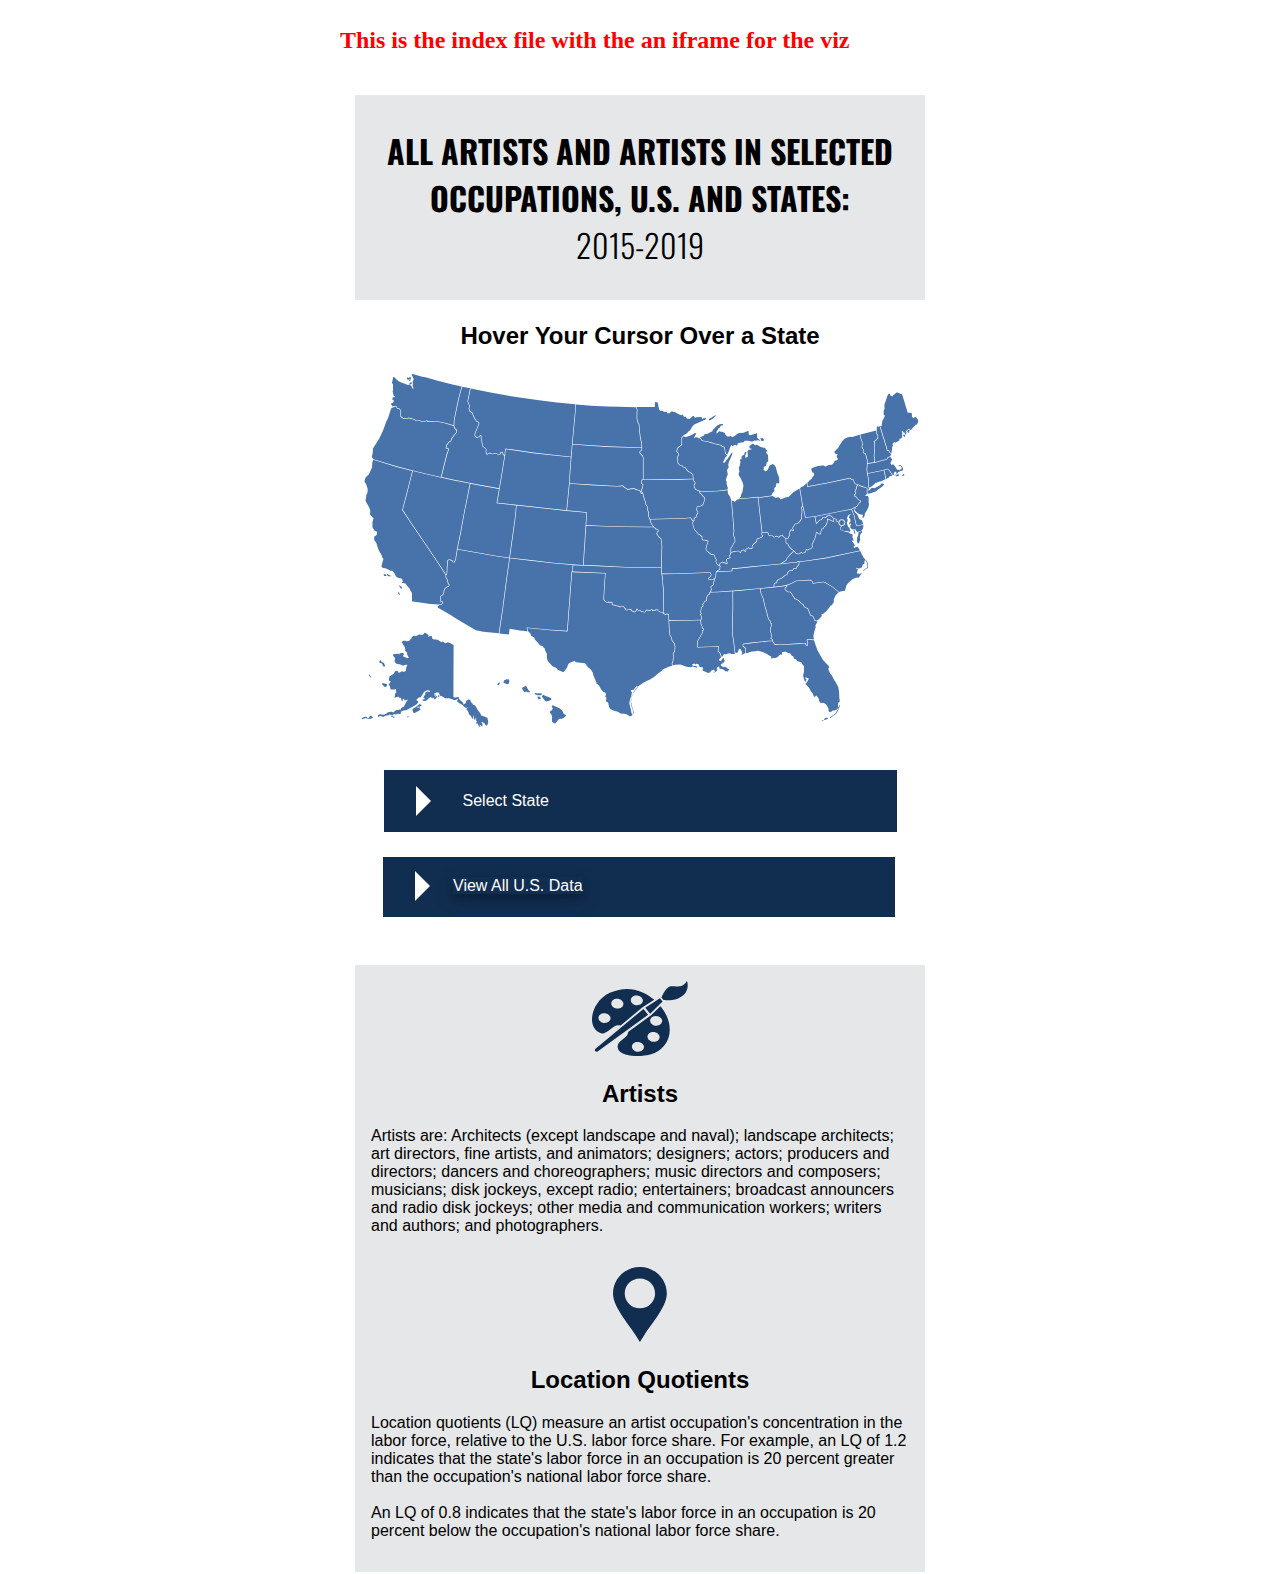
==== index.html @ a2828bc9 "Initial commit" ====
<html>
<head>
    
</head>
<body style="width: 600px; margin: auto;">
    
    
<h2 style="color: red;"><br />This is the index file with the an iframe for the viz<br /></h2>
    
 <!--  <div style="margin:auto; width:570px;" </div>   >  -->
<iframe src="html.html" width="600px;" height="1500px" frameBorder="0" margin="0"></iframe>
    
    <!-- tada -->
    
</body>


</html>
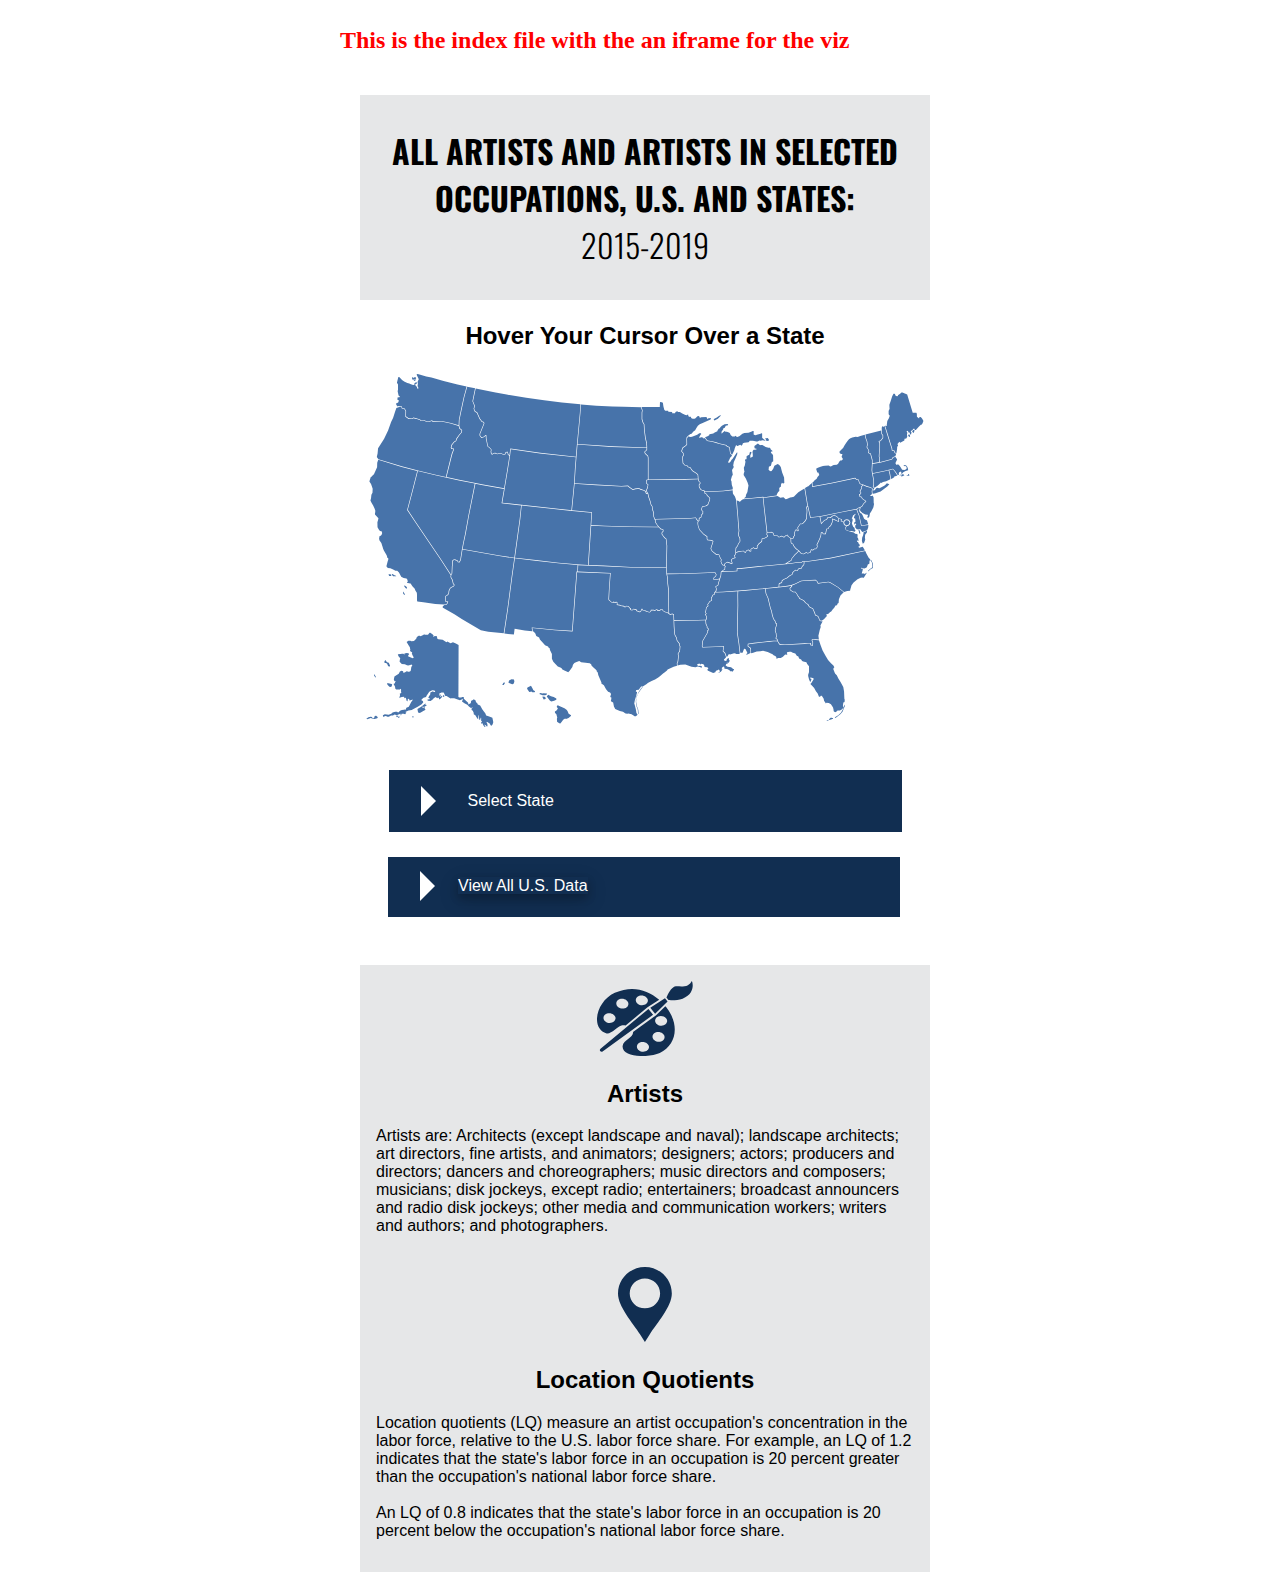
==== commit 8d03139b: "Update index.html" ====
--- a/index.html
+++ b/index.html
@@ -8,7 +8,7 @@
 <h2 style="color: red;"><br />This is the index file with the an iframe for the viz<br /></h2>
     
  <!--  <div style="margin:auto; width:570px;" </div>   >  -->
-<iframe src="html.html" width="600px;" height="1500px" frameBorder="0" margin="0"></iframe>
+<iframe src="html.html" width="610px;" height="1500px" frameBorder="0" margin="0"></iframe>
     
     <!-- tada -->
     
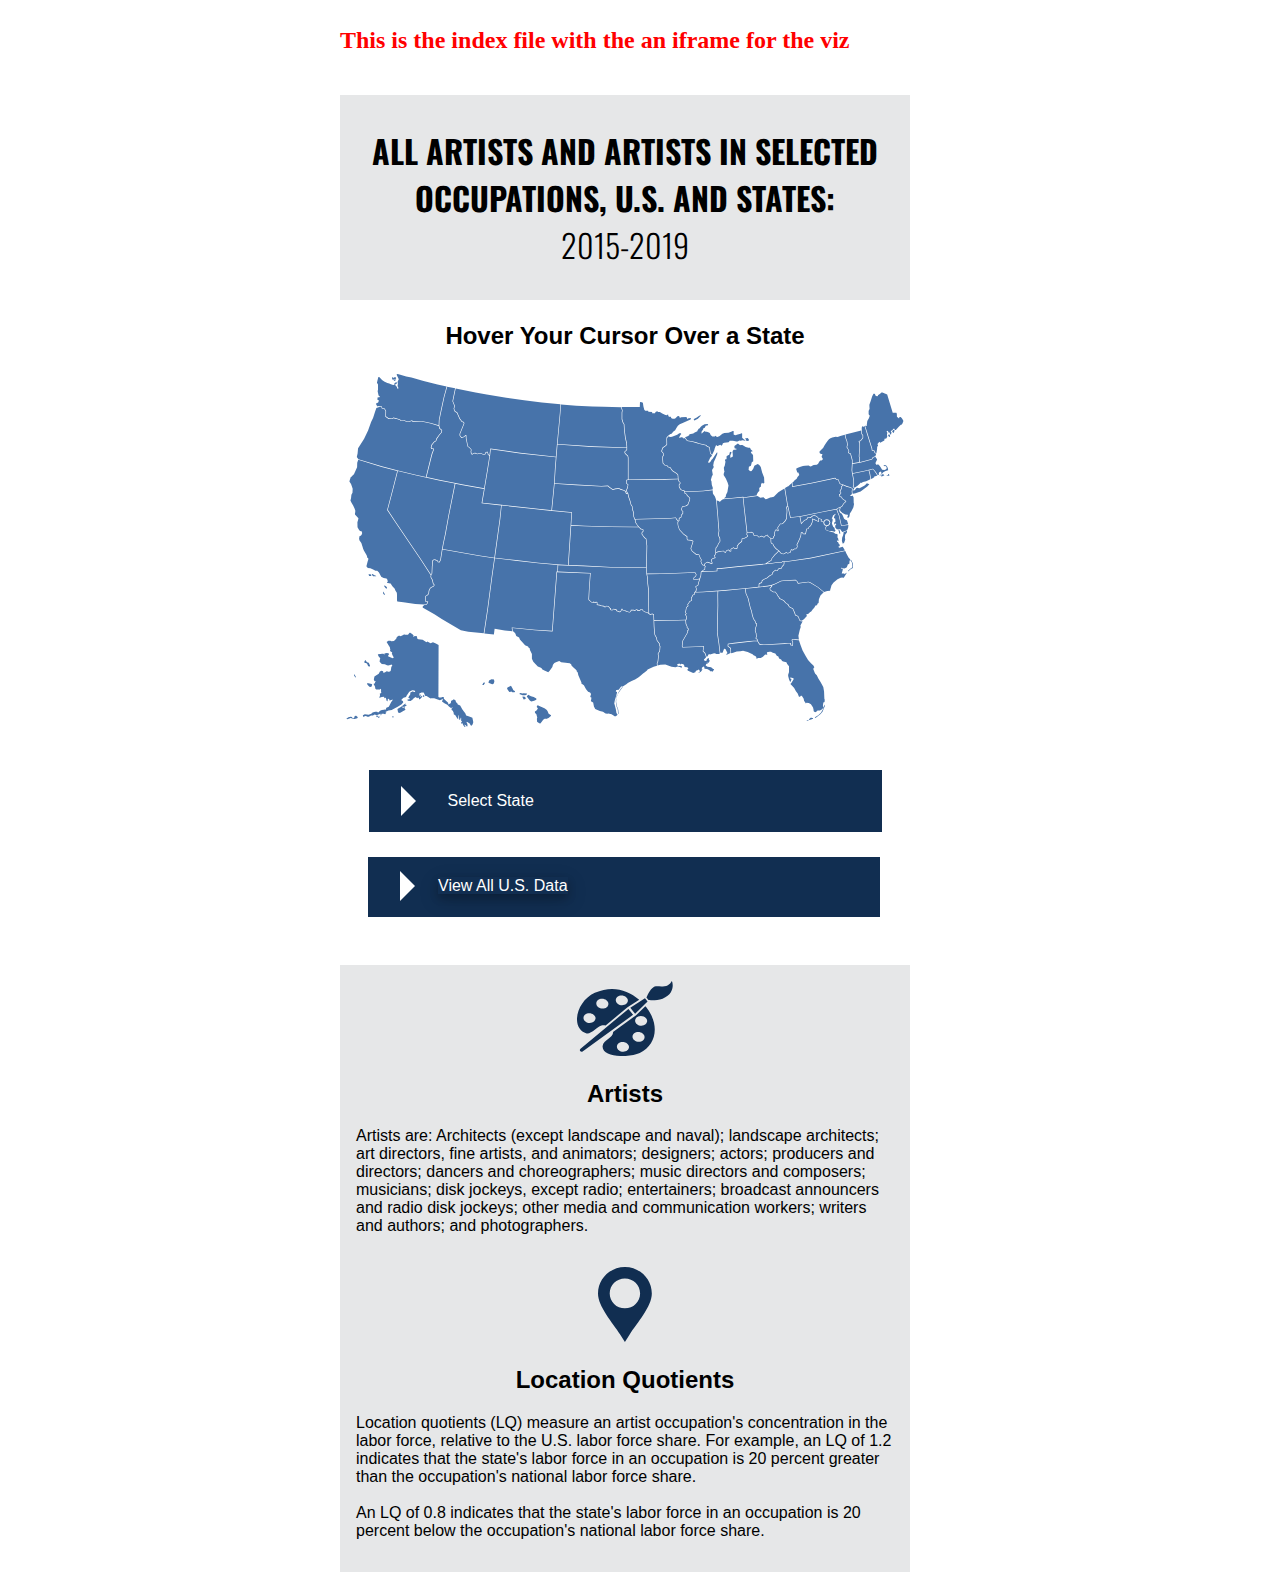
==== commit 0b1e36e0: "Update index.html" ====
--- a/index.html
+++ b/index.html
@@ -8,7 +8,7 @@
 <h2 style="color: red;"><br />This is the index file with the an iframe for the viz<br /></h2>
     
  <!--  <div style="margin:auto; width:570px;" </div>   >  -->
-<iframe src="html.html" width="610px;" height="1500px" frameBorder="0" margin="0"></iframe>
+<iframe src="html.html" width="570px;" height="1500px" frameBorder="0" margin="0"></iframe>
     
     <!-- tada -->
     
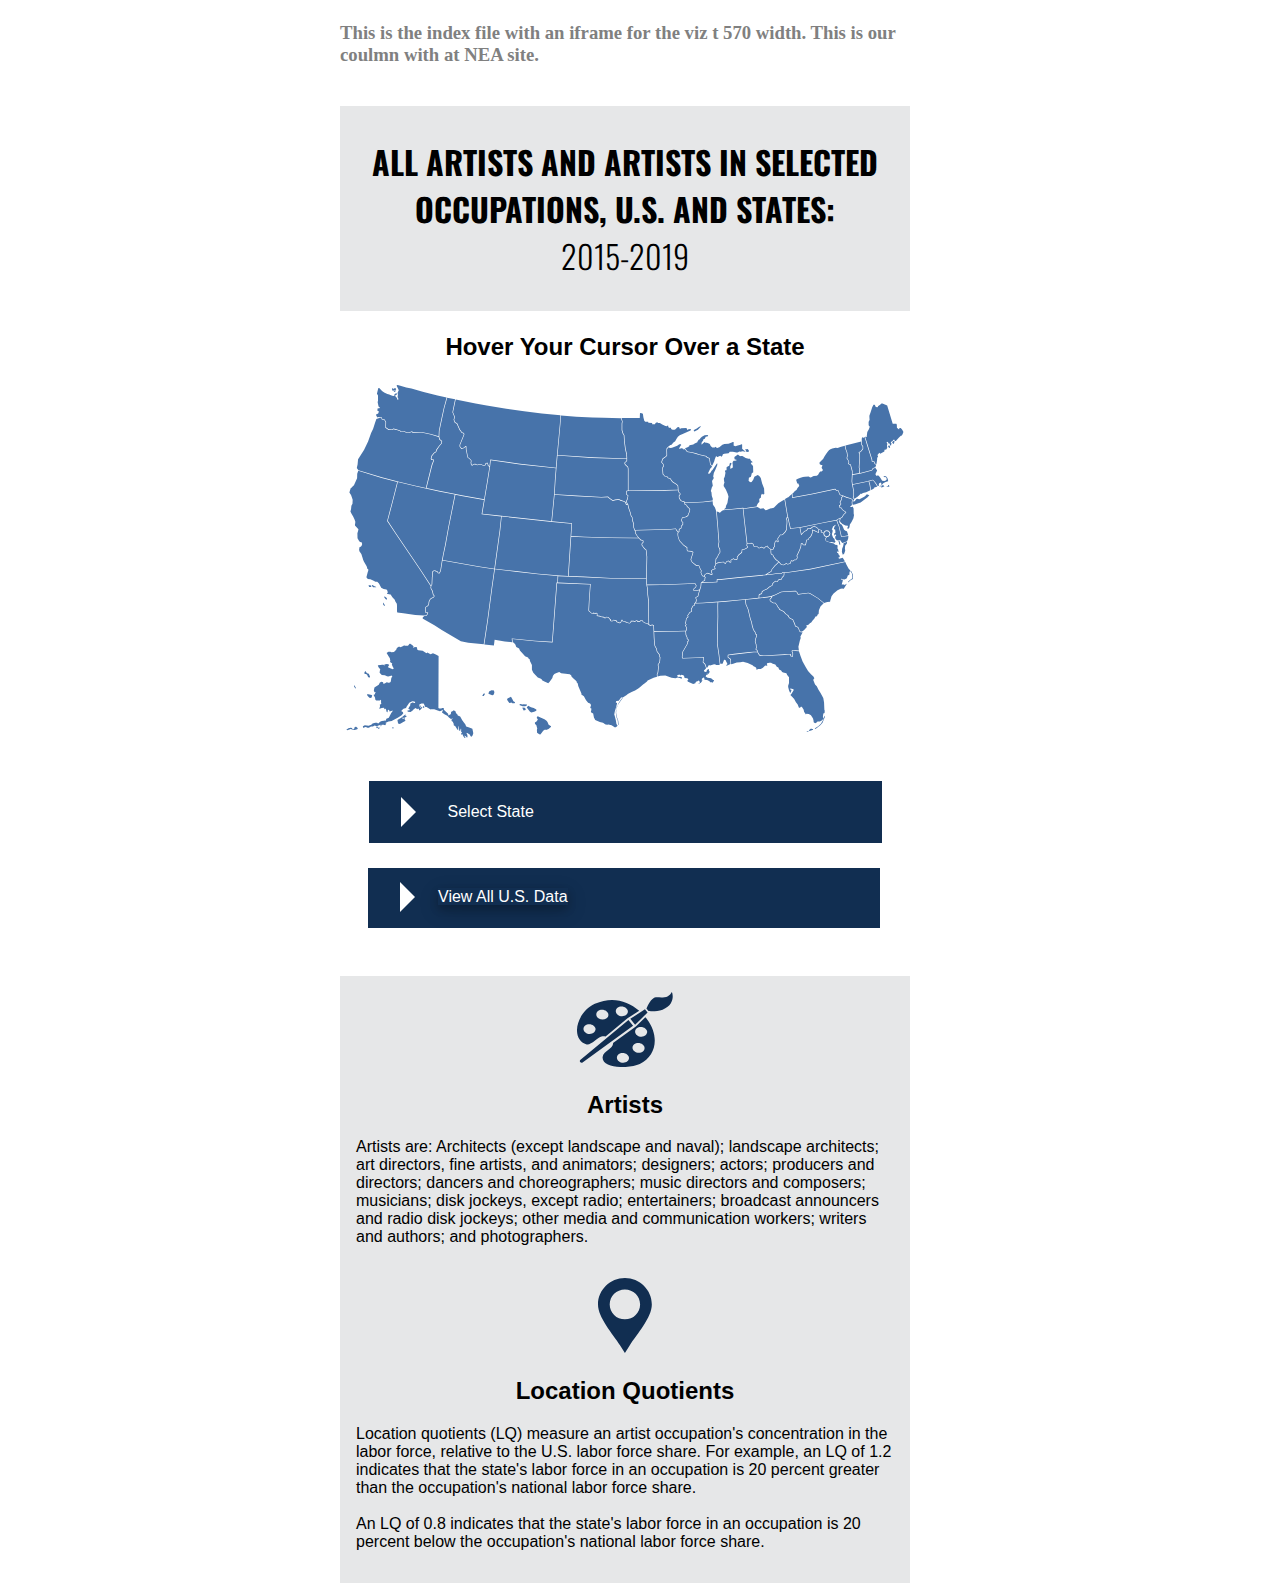
==== commit f19f60a4: "Update index.html" ====
--- a/index.html
+++ b/index.html
@@ -5,7 +5,7 @@
 <body style="width: 600px; margin: auto;">
     
     
-<h2 style="color: red;"><br />This is the index file with the an iframe for the viz<br /></h2>
+<h3 style="color: grey;"><br />This is the index file with an iframe for the viz t 570 width. This is our coulmn with at NEA site.<br /></h3>
     
  <!--  <div style="margin:auto; width:570px;" </div>   >  -->
 <iframe src="html.html" width="570px;" height="1500px" frameBorder="0" margin="0"></iframe>
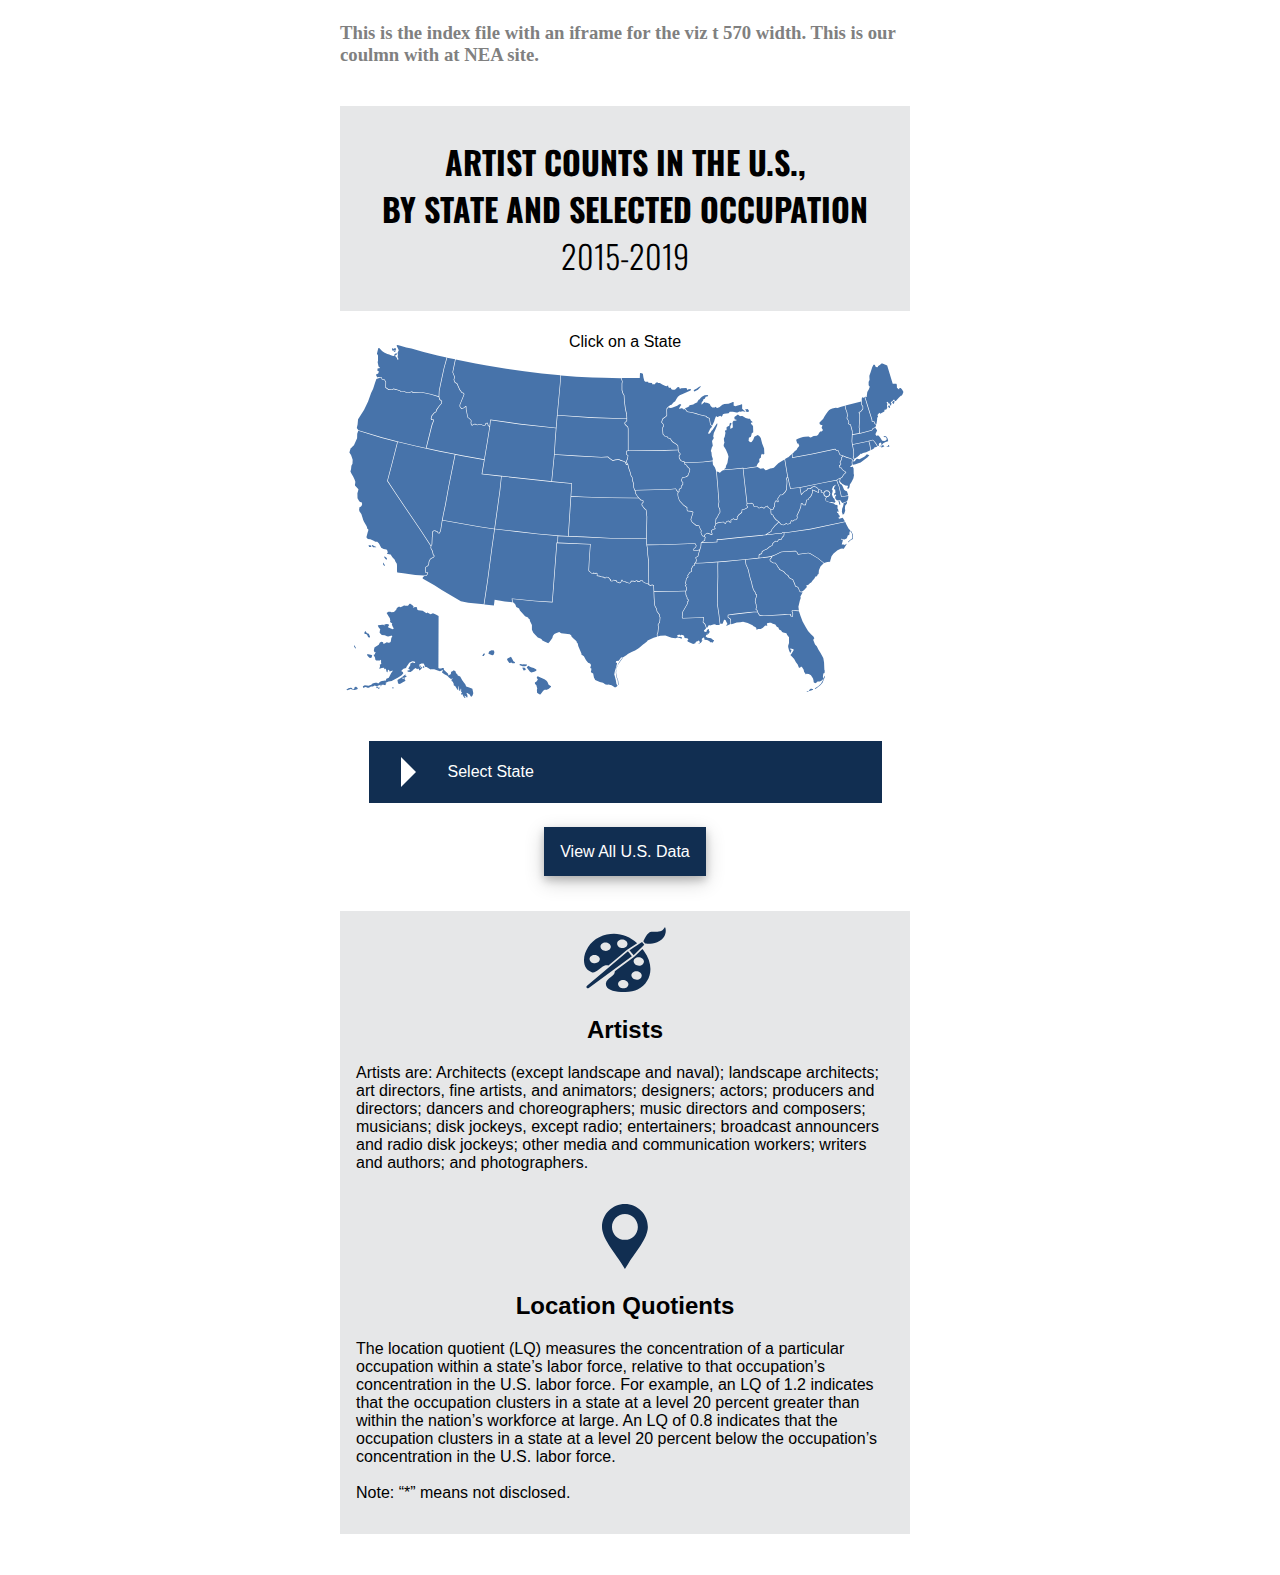
==== commit 58a3807b: "made  close button fixed. Changed iframe height." ====
--- a/index.html
+++ b/index.html
@@ -2,13 +2,13 @@
 <head>
     
 </head>
-<body style="width: 600px; margin: auto;">
+<body style="width: 600px; margin: auto; ">
     
     
 <h3 style="color: grey;"><br />This is the index file with an iframe for the viz t 570 width. This is our coulmn with at NEA site.<br /></h3>
     
  <!--  <div style="margin:auto; width:570px;" </div>   >  -->
-<iframe src="html.html" width="570px;" height="1500px" frameBorder="0" margin="0"></iframe>
+<iframe style="overflow:hidden;" src="html.html" width="570px;" height="1490px" frameBorder="0" margin="0"></iframe>
     
     <!-- tada -->
     
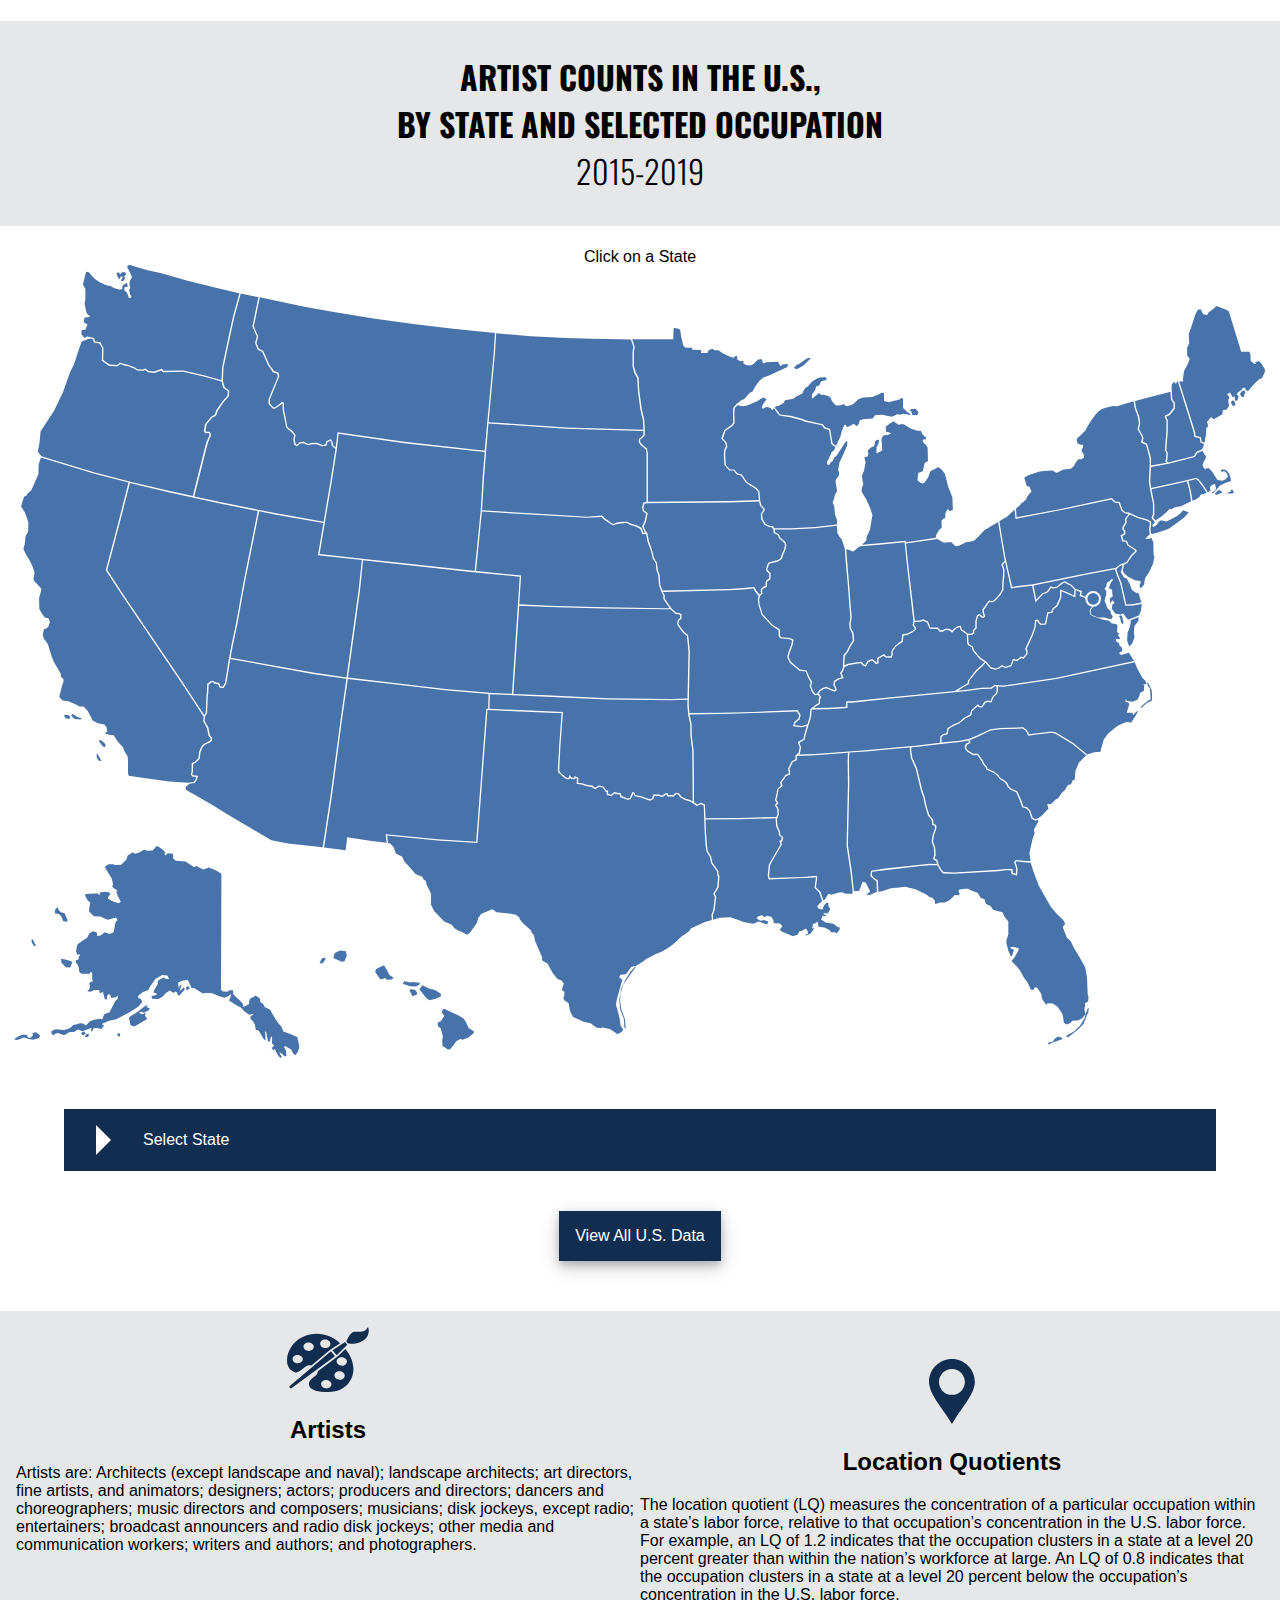
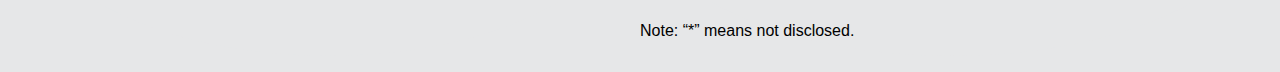
==== commit f54fe43c: "Final adjustments" ====
--- a/index.html
+++ b/index.html
@@ -1,18 +1,894 @@
-<html>
-<head>
-    
-</head>
-<body style="width: 600px; margin: auto; ">
+<!DOCTYPE html>
+<html lang="en">
+  <head>
+    <meta charset="UTF-8" />
+    <meta http-equiv="X-UA-Compatible" content="IE=edge" />
+    <meta name="viewport" content="width=device-width, initial-scale=1.0" />
+    <link
+      href="css.css"
+      state-target="css.css"
+      type="text/css"
+      rel="stylesheet"
+    />
+    <link rel="preconnect" href="https://fonts.googleapis.com" />
+    <link rel="preconnect" href="https://fonts.gstatic.com" crossorigin />
+    <link
+      href="https://fonts.googleapis.com/css2?family=Oswald:wght@300;700&display=swap"
+      rel="stylesheet"
+    />
+    <title>
+      Artist Counts in the U.S. 2015-2019
+    </title>
+  </head>
     
     
-<h3 style="color: grey;"><br />This is the index file with an iframe for the viz t 570 width. This is our coulmn with at NEA site.<br /></h3>
+  <body style=" margin: auto;" width: 554px;>  <!-- width from 570 to 554 to match the Ripple demo -->
+      
+    <div class="bg-gray">
+      <h1>
+          Artist Counts in the U.S., <br />by State and Selected Occupation<br />
+        <span class="years">2015-2019</span>
+      </h1>
+    </div>
+      
+      
+    <!-- Aqui estaba All Us Arttsists -->
+      
+ 
+
+    <div id="state"></div>
+    <div id="json"></div>
+    <div id="state-name"><h2 style="font-weight: normal; text-transform:none;" >Click on a State</h2></div>
+    <svg
+      xmlns="http:/www.w3.org/2000/svg"
+      xmlns:xlink="http:/www.w3.org/1999/xlink"
+      version="1.1"
+      id="Layer_1"
+      x="0px"
+      y="0px"
+      viewBox="0 0 940 600"
+      style="enable-background: new 0 0 940 600"
+      xml:space="preserve"
+    >
+      <g id="outlines">
+        <a
+          onmouseover="tooltipShow(this)"
+          onmouseout="tooltipHide(this)"
+          aria-label="Alaska"
+          tabindex="62"
+          href="javascript:void(0)"
+          state-target="AK"
+          target="_top"
+        >
+          <path
+            id="AK"
+            class="st0"
+            d="M162.6,453.7l-0.3,85.4l1.6,1l3.1,0.2l1.5-1.1h2.6l0.2,2.9l7,6.8l0.5,2.6l3.4-1.9l0.6-0.2l0.3-3.1    l1.5-1.6l1.1-0.2l1.9-1.5l3.1,2.1l0.6,2.9l1.9,1.1l1.1,2.4l3.9,1.8l3.4,6l2.7,3.9l2.3,2.7l1.5,3.7l5,1.8l5.2,2.1l1,4.4l0.5,3.1    l-1,3.4l-1.8,2.3l-1.6-0.8l-1.5-3.1l-2.7-1.5l-1.8-1.1l-0.8,0.8l1.5,2.7l0.2,3.7l-1.1,0.5l-1.9-1.9l-2.1-1.3l0.5,1.6l1.3,1.8    l-0.8,0.8c0,0-0.8-0.3-1.3-1c-0.5-0.6-2.1-3.4-2.1-3.4l-1-2.3c0,0-0.3,1.3-1,1c-0.6-0.3-1.3-1.5-1.3-1.5l1.8-1.9l-1.5-1.5v-5H199    l-0.8,3.4l-1.1,0.5l-1-3.7l-0.6-3.7l-0.8-0.5l0.3,5.7v1.1l-1.5-1.3l-3.6-6l-2.1-0.5l-0.6-3.7l-1.6-2.9l-1.6-1.1v-2.3l2.1-1.3    l-0.5-0.3l-2.6,0.6l-3.4-2.4L177,552l-4.8-2.6l-4-2.6l1.3-3.2V542l-1.8,1.6l-2.9,1.1l-3.7-1.1l-5.7-2.4h-5.5l-0.6,0.5l-6.5-3.9    l-2.1-0.3l-2.7-5.8l-3.6,0.3l-3.6,1.5l0.5,4.5l1.1-2.9l1,0.3l-1.5,4.4l3.2-2.7l0.6,1.6l-3.9,4.4l-1.3-0.3l-0.5-1.9l-1.3-0.8    l-1.3,1.1l-2.7-1.8l-3.1,2.1l-1.8,2.1l-3.4,2.1l-4.7-0.2l-0.5-2.1l3.7-0.6v-1.3l-2.3-0.6l1-2.4l2.3-3.9v-1.8l0.2-0.8l4.4-2.3    l1,1.3h2.7l-1.3-2.6l-3.7-0.3l-5,2.7l-2.4,3.4l-1.8,2.6l-1.1,2.3l-4.2,1.5l-3.1,2.6l-0.3,1.6l2.3,1l0.8,2.1l-2.7,3.2l-6.5,4.2    l-7.8,4.2l-2.1,1.1l-5.3,1.1l-5.3,2.3l1.8,1.3l-1.5,1.5l-0.5,1.1l-2.7-1l-3.2,0.2l-0.8,2.3h-1l0.3-2.4l-3.6,1.3l-2.9,1l-3.4-1.3    l-2.9,1.9h-3.2l-2.1,1.3l-1.6,0.8l-2.1-0.3l-2.6-1.1l-2.3,0.6l-1,1l-1.6-1.1v-1.9l3.1-1.3l6.3,0.6l4.4-1.6l2.1-2.1l2.9-0.6    l1.8-0.8l2.7,0.2l1.6,1.3l1-0.3l2.3-2.7l3.1-1l3.4-0.6l1.3-0.3l0.6,0.5h0.8l1.3-3.7l4-1.5l1.9-3.7l2.3-4.5l1.6-1.5l0.3-2.6    l-1.6,1.3l-3.4,0.6l-0.6-2.4l-1.3-0.3l-1,1l-0.2,2.9l-1.5-0.2l-1.5-5.8l-1.3,1.3l-1.1-0.5l-0.3-1.9l-4,0.2l-2.1,1.1l-2.6-0.3    l1.5-1.5l0.5-2.6l-0.6-1.9l1.5-1l1.3-0.2l-0.6-1.8v-4.4l-1-1l-0.8,1.5h-6.1l-1.5-1.3l-0.6-3.9l-2.1-3.6v-1l2.1-0.8l0.2-2.1    l1.1-1.1l-0.8-0.5l-1.3,0.5l-1.1-2.7l1-5l4.5-3.2l2.6-1.6l1.9-3.7l2.7-1.3l2.6,1.1l0.3,2.4l2.4-0.3l3.2-2.4l1.6,0.6l1,0.6h1.6    l2.3-1.3l0.8-4.4c0,0,0.3-2.9,1-3.4c0.6-0.5,1-1,1-1l-1.1-1.9l-2.6,0.8l-3.2,0.8l-1.9-0.5l-3.6-1.8l-5-0.2l-3.6-3.7l0.5-3.9    l0.6-2.4l-2.1-1.8l-1.9-3.7l0.5-0.8l6.8-0.5h2.1l1,1h0.6l-0.2-1.6l3.9-0.6l2.6,0.3l1.5,1.1l-1.5,2.1l-0.5,1.5l2.7,1.6l5,1.8l1.8-1    l-2.3-4.4l-1-3.2l1-0.8L83,464l-0.5-1.1l0.5-1.6l-0.8-3.9l-2.9-4.7l-2.4-4.2l2.9-1.9H83l1.8,0.6L89,447l3.7-3.6l1.1-3.1l3.7-2.4    l1.6,1l2.7-0.6l3.7-2.1l1.1-0.2l1,0.8l4.5-0.2l2.7-3.1h1.1l3.6,2.4l1.9,2.1l-0.5,1.1l0.6,1.1l1.6-1.6l3.9,0.3l0.3,3.7l1.9,1.5    l7.1,0.6l6.3,4.2l1.5-1l5.2,2.6l2.1-0.6l1.9-0.8l4.8,1.9L162.6,453.7z M47.5,482.6l2.1,5.3l-0.2,1l-2.9-0.3l-1.8-4l-1.8-1.5h-2.4    l-0.2-2.6l1.8-2.4l1.1,2.4l1.5,1.5L47.5,482.6z M44.9,516.1l3.7,0.8l3.7,1l0.8,1l-1.6,3.7l-3.1-0.2l-3.4-3.6L44.9,516.1z     M24.2,502l1.1,2.6l1.1,1.6l-1.1,0.8l-2.1-3.1V502H24.2z M10.5,575.1l3.4-2.3l3.4-1l2.6,0.3l0.5,1.6l1.9,0.5l1.9-1.9l-0.3-1.6    l2.7-0.6l2.9,2.6l-1.1,1.8l-4.4,1.1l-2.7-0.5l-3.7-1.1l-4.4,1.5l-1.6,0.3L10.5,575.1z M59.4,570.6l1.6,1.9l2.1-1.6l-1.5-1.3    L59.4,570.6z M62.3,573.6l1.1-2.3l2.1,0.3l-0.8,1.9L62.3,573.6L62.3,573.6z M85.9,571.7l1.5,1.8l1-1.1l-0.8-1.9L85.9,571.7z     M94.7,559.2l1.1,5.8l2.9,0.8l5-2.9l4.4-2.6l-1.6-2.4l0.5-2.4l-2.1,1.3L102,556l1.6-1.1l1.9,0.8l3.9-1.8l0.5-1.5l-2.4-0.8l0.8-1.9    l-2.7,1.9l-4.7,3.6l-4.8,2.9L94.7,559.2z M137,539.4l2.4-1.5l-1-1.8l-1.8,1L137,539.4z"
+          ></path>
+        </a>
+        <a
+          onmouseover="tooltipShow(this)"
+          onmouseout="tooltipHide(this)"
+          aria-label="Hawaii"
+          tabindex="63"
+          href="javascript:void(0)"
+          state-target="HI"
+          target="_top"
+        >
+          <path
+            id="HI"
+            class="st0"
+            d="M234.6,519.3l1.9-3.6l2.3-0.3l0.3,0.8l-2.1,3.1H234.6z M244.8,515.6l6.1,2.6l2.1-0.3l1.6-3.9    l-0.6-3.4l-4.2-0.5l-4,1.8L244.8,515.6z M275.5,525.6l3.7,5.5l2.4-0.3l1.1-0.5l1.5,1.3l3.7-0.2l1-1.5l-2.9-1.8l-1.9-3.7l-2.1-3.6    l-5.8,2.9L275.5,525.6z M295.7,534.5l1.3-1.9l4.7,1l0.6-0.5l6.1,0.6l-0.3,1.3l-2.6,1.5l-4.4-0.3L295.7,534.5z M301,539.7l1.9,3.9    l3.1-1.1l0.3-1.6l-1.6-2.1l-3.7-0.3L301,539.7z M308,538.5l2.3-2.9l4.7,2.4l4.4,1.1l4.4,2.7v1.9l-3.6,1.8l-4.8,1L313,545    L308,538.5z M324.6,554.1l1.6-1.3l3.4,1.6l7.6,3.6l3.4,2.1l1.6,2.4l1.9,4.4l4,2.6l-0.3,1.3l-3.9,3.2l-4.2,1.5l-1.5-0.6l-3.1,1.8    l-2.4,3.2l-2.3,2.9l-1.8-0.2L325,580l-0.3-4.5l0.6-2.4l-1.6-5.7l-2.1-1.8l-0.2-2.6l2.3-1l2.1-3.1l0.5-1l-1.6-1.8L324.6,554.1z"
+          ></path>
+        </a>
+        <a
+          onmouseover="tooltipShow(this)"
+          onmouseout="tooltipHide(this)"
+          aria-label="Alabama"
+          tabindex="58"
+          href="javascript:void(0)"
+          state-target="AL"
+          target="_top"
+        >
+          <path
+            id="AL"
+            class="st0"
+            d="M630,466.4l0.6,0.2l1.3-2.7l1.5-4.4l2.3,0.6l3.1,6v1l-2.7,1.9l2.7,0.3l5.2-2.5l-0.3-7.6l-2.5-1.8    l-2-2l0.4-4l10.5-1.5l25.7-2.9l6.7-0.6l5.6,0.1l-0.5-2.2l-1.5-0.8l-0.9-1.1l1-2.6l-0.4-5.2l-1.6-4.5l0.8-5.1l1.7-4.8l-0.2-1.7    l-1.8-0.7l-0.5-3.6l-2.7-3.4l-2-6.5l-1.4-6.7l-1.8-5l-3.8-16l-3.5-7.9l-0.8-5.6l0.1-2.2l-9,0.8l-23.4,2.2l-12.2,0.8l-0.2,6.4    l0.2,16.7l-0.7,31l-0.3,14.1l2.8,18.8l1.6,14.7L630,466.4z"
+          ></path>
+        </a>
+        <a
+          onmouseover="tooltipShow(this)"
+          onmouseout="tooltipHide(this)"
+          aria-label="Arkansas"
+          tabindex="53"
+          href="javascript:void(0)"
+          state-target="AR"
+          target="_top"
+        >
+          <path
+            id="AR"
+            class="st0"
+            d="M588.8,346.1l-6.4-0.7l0.9-3.1l3.1-2.6l0.6-2.3l-1.8-2.9l-31.9,1.2l-23.3,0.7l-23.6,0.3l1.5,6.9    l0.1,8.5l1.4,10.9l0.3,38.2l2.1,1.6l3-1.2l2.9,1.2l0.4,10.1l25.2-0.2l26.8-0.8l0.9-1.9l-0.3-3.8l-1.7-3.1l1.5-1.4l-1.4-2.2    l0.7-2.4l1.1-5.9l2.7-2.3l-0.8-2.2l4-5.6l2.5-1.1l-0.1-1.7l-0.5-1.7l2.9-5.8l2.5-1.1l0.2-3.3l2.1-1.4l0.9-4.1l-1.4-4l4.2-2.4    l0.3-2.1l1.2-4.2l0.9-3.1L588.8,346.1z"
+          ></path>
+        </a>
+        <a
+          onmouseover="tooltipShow(this)"
+          onmouseout="tooltipHide(this)"
+          aria-label="Arizona"
+          tabindex="49"
+          href="javascript:void(0)"
+          state-target="AZ"
+          target="_top"
+        >
+          <path
+            id="AZ"
+            class="st0"
+            d="M136.6,389.7l-0.3,1.5l0.5,1l18.9,10.7l12.1,7.6l14.7,8.6l16.8,10l12.3,2.4l25.4,2.7l6-39.6l7-53.1    l4.4-31l-24.6-3.6l-60.7-11l-0.2,1.1l-2.6,16.5l-2.1,3.8l-2.8-0.2l-1.2-2.6l-2.6-0.4l-1.2-1.1l-1.1,0.1l-2.1,1.7l-0.3,6.8    l-0.3,1.5l-0.5,12.5l-1.5,2.4l-0.4,3.3l2.8,5l1.1,5.5l0.7,1.1l1.1,0.9l-0.4,2.4l-1.7,1.2l-3.4,1.6l-1.6,1.8l-1.6,3.6l-0.5,4.9    l-3,2.9l-1.9,0.9l-0.1,5.8l-0.6,1.6l0.5,0.8l3.9,0.4l-0.9,3l-1.7,2.4l-3.7,0.4L136.6,389.7z"
+          ></path>
+        </a>
+        <a
+          onmouseover="tooltipShow(this)"
+          onmouseout="tooltipHide(this)"
+          aria-label="California"
+          tabindex="33"
+          href="javascript:void(0)"
+          state-target="CA"
+          target="_top"
+        >
+          <path
+            id="CA"
+            class="st0"
+            d="M124.2,385.9l-19.7-2.7l-10-1.5l-0.5-1.8v-9.4l-0.3-3.2l-2.6-4.2l-0.8-2.3l-3.9-4.2l-2.9-4.7    l-2.7-0.2l-3.2-0.8l-0.3-1l1.5-0.6l-0.6-3.2l-1.5-2.1l-4.8-0.8l-3.9-2.1l-1.1-2.3l-2.6-4.8l-2.9-3.1h-2.9l-3.9-2.1l-4.5-1.8    l-4.2-0.5l-2.4-2.7l0.5-1.9l1.8-7.1l0.8-1.9v-2.4l-1.6-1l-0.5-2.9L43,304l-3.4-5.8l-1.3-3.1l-1.5-4.7l-1.6-5.3l-3.2-4.4l-0.5-2.9    l0.8-3.9h1.1l2.1-1.6l1.1-3.6l-1-2.7l-2.7-0.5l-1.9-2.6l-2.1-3.7l-0.2-8.2l0.6-1.9l0.6-2.3l0.5-2.4l-5.7-6.3V236l0.3-0.5l0.3-3.2    l-1.3-4l-2.3-4.8L19,219l-1.8-3.9l1-3.7l0.6-5.8l1.8-3.1l0.3-6.5l-1.1-3.6l-1.6-4.2l-2.7-4.2l0.8-3.2l1.5-4.2l1.8-0.8l0.3-1.1    l3.1-2.6l5.2-11.8l0.2-7.4l1.7-4.9l38.7,11.8l25.6,6.6l-8,31.3l-8.7,33.1L90.3,250l42.2,62.3l17.1,26.1l-0.4,3.1l2.8,5.2l1.1,5.4    l1,1.5l0.7,0.6l-0.2,1.4l-1.4,1l-3.4,1.6l-1.9,2.1l-1.7,3.9l-0.5,4.7l-2.6,2.5l-2.3,1.1l-0.1,6.2l-0.6,1.9l1,1.7l3,0.3l-0.4,1.6    l-1.4,2l-3.9,0.6L124.2,385.9z M50.3,337l1.3,1.5l-0.2,1.3l-3.2-0.1l-0.6-1.2L47,337L50.3,337z M52.2,337l1.2-0.6l3.6,2.1l3.1,1.2    l-0.9,0.6l-4.5-0.2l-1.6-1.6L52.2,337z M72.9,356.8l1.8,2.3l0.8,1l1.5,0.6l0.6-1.5l-1-1.8l-2.7-2l-1.1,0.2L72.9,356.8L72.9,356.8z     M71.5,365.5l1.8,3.2l1.2,1.9l-1.5,0.2l-1.3-1.2c0,0-0.7-1.5-0.7-1.9s0-2.2,0-2.2H71.5z"
+          ></path>
+        </a>
+        <a
+          onmouseover="tooltipShow(this)"
+          onmouseout="tooltipHide(this)"
+          aria-label="Colorado"
+          tabindex="37"
+          href="javascript:void(0)"
+          state-target="CO"
+          target="_top"
+        >
+          <path
+            id="CO"
+            class="st0"
+            d="M381.7,235.5l-36-3.5l-79.1-8.6l-2.2,22.1l-7,50.4l-1.9,13.7l34,3.9l37.5,4.4l34.7,3l14.3,0.6    L381.7,235.5z"
+          ></path>
+        </a>
+        <a
+          onmouseover="tooltipShow(this)"
+          onmouseout="tooltipHide(this)"
+          aria-label="Connecticut"
+          tabindex="31"
+          href="javascript:void(0)"
+          state-target="CT"
+          target="_top"
+        >
+          <path
+            id="CT"
+            class="st0"
+            d="M853.5,190.9l3.6-3.2l1.9-2.1l0.8,0.6l2.7-1.5l5.2-1.1l7-3.5l-0.6-4.2l-0.8-4.4l-1.6-6l-4.3,1.1    l-21.8,4.7l0.6,3.1l1.5,7.3v8.3l-0.9,2.1l1.7,2.2L853.5,190.9z"
+          ></path>
+        </a>
+        <a
+          onmouseover="tooltipShow(this)"
+          onmouseout="tooltipHide(this)"
+          aria-label="Delaware"
+          href="javascript:void(0)"
+          state-target="DE"
+          target="_top"
+        >
+          <path
+            id="DE"
+            class="st0"
+            d="M835.9,247.2l-1,0.5l-3.6-2.4l-1.8-4.7l-1.9-3.6l-2.3-1l-2.1-3.6l0.5-2l0.5-2.3l0.1-1.1l-0.6,0.1    l-1.7,1l-2,1.7l-0.2,0.3l1.4,4.1l2.3,5.6l3.7,16.1l5-0.3l6-1.1L835.9,247.2z"
+          ></path>
+        </a>
+        <a
+          onmouseover="tooltipShow(this)"
+          onmouseout="tooltipHide(this)"
+          aria-label="Florida"
+          tabindex="61"
+          href="javascript:void(0)"
+          state-target="FL"
+          target="_top"
+        >
+          <path
+            id="FL"
+            class="st0"
+            d="M751.7,445.2l-5.2-0.7l-0.7,0.8l1.5,4.4l-0.4,5.2l-4.1-1l-0.2-2.8h-4.1l-5.3,0.7l-32.4,1.9l-8.2-0.3    l-1.7-1.7l-2.5-4.2h-5.9l-6.6,0.5l-35.4,4.2l-0.3,2.8l1.6,1.6l2.9,2l0.3,8.4l3.3-0.6l6-2.1l6-0.5l4.4-0.6l7.6,1.8l8.1,3.9l1.6,1.5    l2.9,1.1l1.6,1.9l0.3,2.7l3.2-1.3h3.9l3.6-1.9l3.7-3.6l3.1,0.2l0.5-1.1l-0.8-1l0.2-1.9l4-0.8h2.6l2.9,1.5l4.2,1.5l2.4,3.7l2.7,1    l1.1,3.4l3.4,1.6l1.6,2.6l1.9,0.6l5.2,1.3l1.3,3.1l3,3.7v9.5l-1.5,4.7l0.3,2.7l1.3,4.8l1.8,4l0.8-0.5l1.5-4.5l-2.6-1l-0.3-0.6    l1.6-0.6l4.5,1l0.2,1.6l-3.2,5.5l-2.1,2.4l3.6,3.7l2.6,3.1l2.9,5.3l2.9,3.9l2.1,5l1.8,0.3l1.6-2.1l1.8,1.1l2.6,4l0.6,3.6l3.1,4.4    l0.8-1.3l3.9,0.3l3.6,2.3l3.4,5.2l0.8,3.4l0.3,2.9l1.1,1l1.3,0.5l2.4-1l1.5-1.6l3.9-0.2l3.1-1.5l2.7-3.2l-0.5-1.9l-0.3-2.4    l0.6-1.9l-0.3-1.9l2.4-1.3l0.3-3.4l-0.6-1.8l-0.5-12l-1.3-7.6l-4.5-8.2l-3.6-5.8l-2.6-5.3l-2.9-2.9l-2.9-7.4l0.7-1.4l1.1-1.3    l-1.6-2.9l-4-3.7l-4.8-5.5l-3.7-6.3l-5.3-9.4l-3.7-9.7l-2.3-7.3L751.7,445.2z M769.4,577.9l2.4-0.6l1.3-0.2l1.5-2.3l2.3-1.6    l1.3,0.5l1.7,0.3l0.4,1.1l-3.5,1.2l-4.2,1.5l-2.3,1.2L769.4,577.9z M782.9,572.9l1.2,1.1l2.7-2.1l5.3-4.2l3.7-3.9l2.5-6.6l1-1.7    l0.2-3.4l-0.7,0.5l-1,2.8l-1.5,4.6l-3.2,5.3l-4.4,4.2l-3.4,1.9L782.9,572.9z"
+          ></path>
+        </a>
+        <a
+          onmouseover="tooltipShow(this)"
+          onmouseout="tooltipHide(this)"
+          aria-label="Georgia"
+          tabindex="59"
+          href="javascript:void(0)"
+          state-target="GA"
+          target="_top"
+        >
+          <path
+            id="GA"
+            class="st0"
+            d="M751.7,444.2l-5.6-0.7l-1.4,1.6l1.6,4.7l-0.3,3.9l-2.2-0.6l-0.2-3h-5.2l-5.3,0.7l-32.3,1.9l-7.7-0.3    l-1.4-1.2l-2.5-4.3l-0.8-3.3l-1.6-0.9l-0.5-0.5l0.9-2.2l-0.4-5.5l-1.6-4.5l0.8-4.9l1.7-4.8l-0.2-2.5l-1.9-0.7l-0.4-3.2l-2.8-3.5    l-1.9-6.2l-1.5-7l-1.7-4.8l-3.8-16l-3.5-8l-0.8-5.3l0.1-2.3l3.3-0.3l13.6-1.6l18.6-2l6.3-1.1l0.5,1.4l-2.2,0.9l-0.9,2.2l0.4,2    l1.4,1.6l4.3,2.7l3.2-0.1l3.2,4.7l0.6,1.6l2.3,2.8l0.5,1.7l4.7,1.8l3,2.2l2.3,3l2.3,1.3l2,1.8l1.4,2.7l2.1,1.9l4.1,1.8l2.7,6    l1.7,5.1l2.8,0.7l2.1,1.9l2,5.7l2.9,1.6l1.7-0.8l0.4,1.2l-3.3,6.2l0.5,2.6l-1.5,4.2l-2.3,10l0.8,6.3L751.7,444.2z"
+          ></path>
+        </a>
+        <a
+          onmouseover="tooltipShow(this)"
+          onmouseout="tooltipHide(this)"
+          aria-label="Iowa"
+          tabindex="40"
+          href="javascript:void(0)"
+          state-target="IA"
+          target="_top"
+        >
+          <path
+            id="IA"
+            class="st0"
+            d="M558.3,183.6l2.1,2.1l0.3,0.7l-2,3l0.3,4l2.6,4.1l3.1,1.6l2.4,0.3l0.9,1.8l0.2,2.4l2.5,1l0.9,1.1    l0.5,1.6l3.8,3.3l0.6,1.9l-0.7,3l-1.7,3.7l-0.6,2.4l-2.1,1.6l-1.6,0.5l-5.7,1.5l-1.6,4.8l0.8,1.8l1.7,1.5l-0.2,3.5l-1.9,1.4    l-0.7,1.8v2.4l-1.4,0.4l-1.7,1.4l-0.5,1.7l0.4,1.7l-1.3,1l-2.3-2.7l-1.4-2.8l-8.3,0.8l-10,0.6l-49.2,1.2l-1.6-4.3l-0.4-6.7    l-1.4-4.2l-0.7-5.2l-2.2-3.7l-1-4.6l-2.7-7.8l-1.1-5.6l-1.4-1.9l-1.3-2.9l1.7-3.8l1.2-6.1l-2.7-2.2l-0.3-2.4l0.7-2.4l1.8-0.3    l61.1-0.6l21.2-0.7L558.3,183.6z"
+          ></path>
+        </a>
+        <a
+          onmouseover="tooltipShow(this)"
+          onmouseout="tooltipHide(this)"
+          aria-label="Idaho"
+          tabindex="18"
+          href="javascript:void(0)"
+          state-target="ID"
+          target="_top"
+        >
+          <path
+            id="ID"
+            class="st0"
+            d="M176.8,27.6L172,45l-4.5,20.9l-3.4,16.2l-0.4,9.7l1.2,4.4l3.5,2.7l-0.2,3.9l-3.9,4.4l-4.5,6.6    l-0.9,2.9l-1.2,1.1l-1.8,0.8l-4.3,5.3l-0.4,3.1l-0.4,1.1l0.6,1l2.6-0.1l1.1,2.3l-2.4,5.8l-1.2,4.2l-8.8,35.3l20.7,4.5l39.5,7.9    l34.8,6.1l4.9-29.2l3.8-24.1l-2.7-2.4l-0.4-2.6l-0.8-1.1l-2.1,1l-0.7,2.6l-3.2,0.5l-3.9-1.6l-3.8,0.1l-2.5,0.7l-3.4-1.5l-2.4,0.2    l-2.4,2l-2-1.1l-0.7-4l0.7-2.9l-2.5-2.9l-3.3-2.6l-2.7-13.1l-0.1-4.7l-0.3-0.1l-0.2,0.4l-5.1,3.5l-1.7-0.2l-2.9-3.4l-0.2-3.1    l7-17.1l-0.4-1.9l-3.4-1.2l-0.6-1.2l-2.6-3.5l-4.6-10.2l-3.2-1.5l-2-5l1.3-4.6l-3.2-7.6l4.4-21.5L176.8,27.6z"
+          ></path>
+        </a>
+        <a
+          onmouseover="tooltipShow(this)"
+          onmouseout="tooltipHide(this)"
+          aria-label="Illinois"
+          tabindex="42"
+          href="javascript:void(0)"
+          state-target="IL"
+          target="_top"
+        >
+          <path
+            id="IL"
+            class="st0"
+            d="M620.2,214.3l-0.8-2.6l-1.3-3.7l-1.6-1.8l-1.5-2.6l-0.4-5.5l-15.9,1.8l-17.4,1H569l0.2,2.1l2.2,0.9    l1.1,1.4l0.4,1.4l3.9,3.4l0.7,2.4l-0.7,3.3l-1.7,3.7l-0.8,2.7l-2.4,1.9l-1.9,0.6l-5.2,1.3l-1.3,4.1l0.6,1.1l1.9,1.8l-0.2,4.3    l-2.1,1.6l-0.5,1.3v2.8l-1.8,0.6l-1.4,1.2l-0.4,1.2l0.4,2l-1.6,1.3l-0.9,2.8l0.3,3.9l2.3,7l7,7.6l5.7,3.7v4.4l0.7,1.2l6.6,0.6    l2.7,1.4l-0.7,3.5l-2.2,6.2l-0.8,3l2,3.7l6.4,5.3l4.8,0.8l2.2,5.1l2,3.4l-0.9,2.8l1.5,3.8l1.7,2.1l1.6-0.3l1-2.2l2.4-1.7l2.8-1    l6.1,2.5l0.5-0.2v-1.1l-1.2-2.7l0.4-2.8l2.4-1.6l3.4-1.2l-0.5-1.3l-0.8-2l1.2-1.3l1-2.7v-4l0.4-4.9l2.5-3l1.8-3.8l2.5-4l-0.5-5.3    l-1.8-3.2l-0.3-3.3l0.8-5.3l-0.7-7.2l-1.1-15.8l-1.4-15.3l-0.9-11.7L620.2,214.3z"
+          ></path>
+        </a>
+        <a
+          onmouseover="tooltipShow(this)"
+          onmouseout="tooltipHide(this)"
+          aria-label="Indiana"
+          tabindex="43"
+          href="javascript:void(0)"
+          state-target="IN"
+          target="_top"
+        >
+          <path
+            id="IN"
+            class="st0"
+            d="M624.4,216.1l1.5,1l1.1-0.3l2.1-1.9l2.5-1.8l14.3-1.1l18.4-1.8l1.6,15.5l4.9,42.6l-0.6,2.9l1.3,1.6    l0.2,1.3l-2.3,1.6l-3.6,1.7l-3.2,0.4l-0.5,4.8l-4.7,3.6l-2.9,4l0.2,2.4l-0.5,1.4h-3.5l-1.4-1.7l-5.2,3l0.2,3.1l-0.9,0.2l-0.5-0.9    l-2.4-1.7l-3.6,1.5l-1.4,2.9l-1.2-0.6l-1.6-1.8l-4.4,0.5l-5.7,1l-2.5,1.3v-2.6l0.4-4.7l2.3-2.9l1.8-3.9l2.7-4.2l-0.5-5.8l-1.8-3.1    l-0.3-3.2l0.8-5.3l-0.7-7.1l-0.9-12.6l-2.5-30.1L624.4,216.1z"
+          ></path>
+        </a>
+        <a
+          onmouseover="tooltipShow(this)"
+          onmouseout="tooltipHide(this)"
+          aria-label="Kansas"
+          tabindex="39"
+          href="javascript:void(0)"
+          state-target="KS"
+          target="_top"
+        >
+          <path
+            id="KS"
+            class="st0"
+            d="M487.4,259.5l-43.8-0.6l-40.6-1.2l-21.7-0.9l-4.3,64.8l24.3,1l44.7,2.1l46.3,0.6l12.6-0.3l0.7-35    l-1.2-11.1l-2.5-2l-2.4-3l-2.3-3.6l0.6-3l1.7-1.4v-2.1l-0.8-0.7l-2.6-0.2l-3.5-3.4L487.4,259.5z"
+          ></path>
+        </a>
+        <a
+          onmouseover="tooltipShow(this)"
+          onmouseout="tooltipHide(this)"
+          aria-label="Kentucky"
+          tabindex="46"
+          href="javascript:void(0)"
+          state-target="KY"
+          target="_top"
+        >
+          <path
+            id="KY"
+            class="st0"
+            d="M608.7,331.8l12.6-0.7l0.1-4.1h4.3l30.4-3.2l45.1-4.3l5.6-3.6l3.9-2.1l0.1-1.9l6-7.8l4.1-3.6l2.1-2.4    l-3.3-2l-2.5-2.7l-3-3.8l-0.5-2.2l-2.6-1.4l-0.9-1.9L710,278l-2.6-2l-1.9-1.1l-0.5-2.3l-1.3,0.2l-2,1.2l-2.5,2.7l-1.9-1.7    l-2.5-0.5l-2.4,1.4h-2.3l-1.8-2l-5.6-0.1l-1.8-4.5l-2.9-1.5l-2.1,0.8l-4.2,0.2l-0.5,2.1l1.2,1.5l0.3,2.1l-2.8,2l-3.8,1.8l-2.6,0.4    l-0.5,4.5l-4.9,3.6l-2.6,3.7l0.2,2.2l-0.9,2.3l-4.5-0.1l-1.3-1.3l-3.9,2.2l0.2,3.3l-2.4,0.6l-0.8-1.4l-1.7-1.2l-2.7,1.1l-1.8,3.5    l-2.2-1l-1.4-1.6l-3.7,0.4l-5.6,1l-2.8,1.3l-1.2,3.4l-1,1l1.5,3.7l-4.2,1.4l-1.9,1.4l-0.4,2.2l1.2,2.4v2.2l-1.6,0.4l-6.1-2.5    l-2.3,0.9l-2,1.4l-0.8,1.8l1.7,2.4l-0.9,1.8l-0.1,3.3l-2.4,1.3l-2.1,1.7L608.7,331.8z"
+          ></path>
+        </a>
+        <a
+          onmouseover="tooltipShow(this)"
+          onmouseout="tooltipHide(this)"
+          aria-label="Louisiana"
+          tabindex="54"
+          href="javascript:void(0)"
+          state-target="LA"
+          target="_top"
+        >
+          <path
+            id="LA"
+            class="st0"
+            d="M528.4,485.9l8.1-0.3l10.3,3.6l6.5,1.1l3.7-1.5l3.2,1.1l3.2,1l0.8-2.1l-3.2-1.1l-2.6,0.5l-2.7-1.6    l0.8-1.5l3.1-1l1.8,1.5l1.8-1l3.2,0.6l1.5,2.4l0.3,2.3l4.5,0.3l1.8,1.8l-0.8,1.6l-1.3,0.8l1.6,1.6l8.4,3.6l3.6-1.3l1-2.4l2.6-0.6    l1.8-1.5l1.3,1l0.8,2.9l-2.3,0.8l0.6,0.6l3.4-1.3l2.3-3.4l0.8-0.5l-2.1-0.3l0.8-1.6l-0.2-1.5l2.1-0.5l1.1-1.3l0.6,0.8l0.6,3.1    l4.2,0.6l4,1.9l1,1.5h2.9l1.1,1l2.3-3.1V493h-1.3l-3.4-2.7l-5.8-0.8l-3.2-2.3l1.1-2.7l2.3,0.3l0.2-0.6l-1.8-1v-0.5h3.2l1.8-3.1    l-1.3-1.9l-0.3-2.7l-1.5,0.2l-1.9,2.1l-0.6,2.6l-3.1-0.6l-1-1.8l1.8-1.9l1.9-1.7l-2.2-6.5l-3.4-3.4l1-7.3l-0.2-0.5l-1.3,0.2    l-33.1,1.4l-0.8-2.4l0.8-8.5l8.6-14.8l-0.9-2.6l1.4-0.4l0.4-2l-2.2-2l0.1-1.9l-2-4.5l-0.4-5.1l0.1-0.7l-26.4,0.8l-25.2,0.1    l0.4,9.7l0.7,9.5l0.5,3.7l2.6,4.5l0.9,4.4l4.3,6l0.3,3.1l0.6,0.8l-0.7,8.3l-2.8,4.6l1.2,2.4l-0.5,2.6l-0.8,7.3l-1.3,3l0.2,3.7    L528.4,485.9z"
+          ></path>
+        </a>
+        <a
+          onmouseover="tooltipShow(this)"
+          onmouseout="tooltipHide(this)"
+          aria-label="Massachusetts"
+          tabindex="30"
+          href="javascript:void(0)"
+          state-target="MA"
+          target="_top"
+        >
+          <path
+            id="MA"
+            class="st0"
+            d="M889,172.5l-0.5-2.3l0.8-1.5l2.9-1.5l0.8,3.1l-0.5,1.8l-2.4,1.5v1l1.9-1.5l3.9-4.5l3.9-1.9l4.2-1.5    l-0.3-2.4l-1-2.9l-1.9-2.4l-1.8-0.8l-2.1,0.2l-0.5,0.5l1,1.3l1.5-0.8l2.1,1.6l0.8,2.7L900,164l-2.3,1l-3.6-0.5l-3.9-6l-2.3-2.6    h-1.8l-1.1,0.8l-1.9-2.6l0.3-1.5l2.4-5.2l-2.9-4.4l-3.7,1.8l-1.8,2.9l-18.3,4.7l-13.8,2.5l-0.6,10.6l0.7,4.9l22-4.8l11.2-2.8    l2,1.6l3.4,4.3l2.9,4.7L889,172.5z M901.5,173.9l2.2-0.7l0.5-1.7l1,0.1l1,2.3l-1.3,0.5l-3.9,0.1L901.5,173.9z M892.1,174.7    l2.3-2.6h1.6l1.8,1.5l-2.4,1l-2.2,1L892.1,174.7z"
+          ></path>
+        </a>
+        <a
+          onmouseover="tooltipShow(this)"
+          onmouseout="tooltipHide(this)"
+          aria-label="Maryland"
+          href="javascript:void(0)"
+          state-target="MD"
+          target="_top"
+        >
+          <path
+            id="MD"
+            class="st0"
+            d="M836.3,264.1l1.7-3.8l0.5-4.8l-6.3,1.1l-5.8,0.3l-3.8-16.8l-2.3-5.5l-1.5-4.6l-22.2,4.3l-37.6,7.6    l2,10.4l4.8-4.9l2.5-0.7l1.4-1.5l1.8-2.7l1.6,0.7l2.6-0.2l2.6-2.1l2-1.5l2.1-0.6l1.5,1.1l2.7,1.4l1.9,1.8l1.3,1.4l4.8,1.6L794,249    l5.8,2.1l2.1-2.6l3.7,2.5l-2.1,3.3l-0.7,3.3l-1.8,2.6v2.1l0.3,0.8l2,1.3l3.4,1.1l4.3-0.1l3.1,1l2.1,0.3l1-2.1l-1.5-2.1v-1.8    l-2.4-2.1l-2.1-5.5l1.3-5.3l-0.2-2.1l-1.3-1.3c0,0,1.5-1.6,1.5-2.3c0-0.6,0.5-2.1,0.5-2.1l1.9-1.3l1.9-1.6l0.5,1l-1.5,1.6    l-1.3,3.7l0.3,1.1l1.8,0.3l0.5,5.5l-2.1,1l0.3,3.6l0.5-0.2l1.1-1.9l1.6,1.8l-1.6,1.3l-0.3,3.4l2.6,3.4l3.9,0.5l1.6-0.8l3.2,4.2    l1,0.4L836.3,264.1z M821.8,264.3l1.1,2.5l0.2,1.8l1.1,1.9c0,0,0.9-0.9,0.9-1.2c0-0.3-0.7-3.1-0.7-3.1l-0.7-2.3L821.8,264.3z"
+          ></path>
+        </a>
+        <a
+          onmouseover="tooltipShow(this)"
+          onmouseout="tooltipHide(this)"
+          aria-label="Maine"
+          tabindex="26"
+          href="javascript:void(0)"
+          state-target="ME"
+          target="_top"
+        >
+          <path
+            id="ME"
+            class="st0"
+            d="M867.3,91.9l1.5,0.4v-2.6l0.8-5.5l2.6-4.7l1.5-4l-1.9-2.4v-6l0.8-1l0.8-2.7l-0.2-1.5l-0.2-4.8    l1.8-4.8l2.9-8.9l2.1-4.2h1.3l1.3,0.2v1.1l1.3,2.3l2.7,0.6l0.8-0.8v-1l4-2.9l1.8-1.8l1.5,0.2l6,2.4l1.9,1l9.1,29.9h6l0.8,1.9    l0.2,4.8l2.9,2.3h0.8l0.2-0.5l-0.5-1.1l2.8-0.5l1.9,2.1l2.3,3.7V85l-2.1,4.7l-1.9,0.6l-3.4,3.1l-4.8,5.5c0,0-0.6,0-1.3,0    c-0.6,0-1-2.1-1-2.1l-1.8,0.2l-1,1.5l-2.4,1.5l-1,1.5l1.6,1.5l-0.5,0.6l-0.5,2.7l-1.9-0.2v-1.6l-0.3-1.3l-1.5,0.3l-1.8-3.2    l-2.1,1.3l1.3,1.5l0.3,1.1l-0.8,1.3l0.3,3.1l0.2,1.6l-1.6,2.6l-2.9,0.5l-0.3,2.9l-5.3,3.1l-1.3,0.5l-1.6-1.5l-3.1,3.6l1,3.2    l-1.5,1.3l-0.2,4.4l-1.1,6.3l-2.2-0.9l-0.5-3.1l-4-1.1l-0.2-2.5L866,92.1L867.3,91.9z M903.8,107.5l1.5-1.5l1.4,1.1l0.6,2.4    l-1.7,0.9L903.8,107.5z M910.5,101.6l1.8,1.9c0,0,1.3,0.1,1.3-0.2c0-0.3,0.2-2,0.2-2l0.9-0.8l-0.8-1.8l-2,0.7L910.5,101.6z"
+          ></path>
+        </a>
+        <a
+          onmouseover="tooltipShow(this)"
+          onmouseout="tooltipHide(this)"
+          aria-label="Michigan"
+          tabindex="25"
+          href="javascript:void(0)"
+          state-target="MI"
+          target="_top"
+        >
+          <path
+            id="MI"
+            class="st0"
+            d="M646,211l19.1-1.9l0.2,1.1l9.9-1.5l12-1.7l0.1-0.6l0.2-1.5l2.1-3.7l2-1.7l-0.2-5.1l1.6-1.6l1.1-0.3    l0.2-3.6l1.5-3l1.1,0.6l0.2,0.6l0.8,0.2l1.9-1l-0.4-9.1l-3.2-8.2l-2.3-9.1l-2.4-3.2l-2.6-1.8l-1.6,1.1l-3.9,1.8l-1.9,5l-2.7,3.7    l-1.1,0.6l-1.5-0.6c0,0-2.6-1.5-2.4-2.1c0.2-0.6,0.5-5,0.5-5l3.4-1.3l0.8-3.4l0.6-2.6l2.4-1.6l-0.3-10l-1.6-2.3l-1.3-0.8l-0.8-2.1    l0.8-0.8l1.6,0.3l0.2-1.6l-2.6-2.2l-1.3-2.6h-2.6l-4.5-1.5l-5.5-3.4h-2.7l-0.6,0.6l-1-0.5l-3.1-2.3l-2.9,1.8l-2.9,2.3l0.3,3.6    l1,0.3l2.1,0.5l0.5,0.8l-2.6,0.8l-2.6,0.3l-1.5,1.8l-0.3,2.1l0.3,1.6l0.3,5.5l-3.6,2.1l-0.6-0.2v-4.2l1.3-2.4l0.6-2.4l-0.8-0.8    l-1.9,0.8l-1,4.2l-2.7,1.1l-1.8,1.9l-0.2,1l0.6,0.8l-0.6,2.6l-2.3,0.5v1.1l0.8,2.4l-1.1,6.1l-1.6,4l0.6,4.7l0.5,1.1l-0.8,2.4    l-0.3,0.8l-0.3,2.7l3.6,6l2.9,6.5l1.5,4.8l-0.8,4.7l-1,6l-2.4,5.2l-0.3,2.7L633,212L646,211z M612.7,138.6l-1.3-1.1l-1.8-10.4    l-3.7-1.3l-1.7-2.3l-12.6-2.8l-2.8-1.1l-8.1-2.2l-7.8-1l-3.9-5.3l0.7-0.5l2.7-0.8l3.6-2.3v-1l0.6-0.6l6-1l2.4-1.9l4.4-2.1l0.2-1.3    l1.9-2.9l1.8-0.8l1.3-1.8l2.3-2.3l4.4-2.4l4.7-0.5l1.1,1.1l-0.3,1l-3.7,1l-1.5,3.1l-2.3,0.8l-0.5,2.4l-2.4,3.2l-0.3,2.6l0.8,0.5    l1-1.1l3.6-2.9l1.3,1.3h2.3l3.2,1l1.5,1.1l1.5,3.1l2.7,2.7l3.9-0.2l1.5-1l1.6,1.3l1.6,0.5l1.3-0.8h1.1l1.6-1l4-3.6l3.4-1.1    l6.6-0.3l4.5-1.9l2.6-1.3l1.5,0.2v5.7l0.5,0.3l2.9,0.8l1.9-0.5l6.1-1.6l1.1-1.1l1.5,0.5v7l3.2,3.1l1.3,0.6l1.3,1l-1.3,0.3    l-0.8-0.3l-3.7-0.5l-2.1,0.6l-2.3-0.2l-3.2,1.5h-1.8l-5.8-1.3l-5.2,0.2l-1.9,2.6l-7,0.6l-2.4,0.8l-1.1,3.1l-1.3,1.1l-0.5-0.2    l-1.5-1.6l-4.5,2.4H622l-1.1-1.6l-0.8,0.2l-1.9,4.4l-1,4l-3.2,6.9L612.7,138.6z M583.1,82.1l1.8-2.1l2.2-0.8l5.4-3.9l2.3-0.6    l0.5,0.5l-5.1,5.1l-3.3,1.9l-2.1,0.9L583.1,82.1z M669.3,114.2l0.6,2.5l3.2,0.2l1.3-1.2c0,0-0.1-1.5-0.4-1.6    c-0.3-0.2-1.6-1.9-1.6-1.9l-2.2,0.2l-1.6,0.2l-0.3,1.1L669.3,114.2z"
+          ></path>
+        </a>
+        <a
+          onmouseover="tooltipShow(this)"
+          onmouseout="tooltipHide(this)"
+          aria-label="Minnesota"
+          tabindex="23"
+          href="javascript:void(0)"
+          state-target="MN"
+          target="_top"
+        >
+          <path
+            id="MN"
+            class="st0"
+            d="M466.1,66.8l-0.6,3.9V81l1.6,5l1.9,3.3l0.5,9.9l1.8,13.4l1.8,7.3l0.4,6.4v5.3l-1.6,1.8l-1.8,1.3v1.5    l0.9,1.7l4.1,3.5l0.7,3.2v35.9l60.3-0.6l21.2-0.7l-0.5-6l-1.8-2.1l-7.2-4.6l-3.6-5.3l-3.4-0.9l-2-2.8h-3.2l-3.5-3.8l-0.5-7    l0.1-3.9l1.5-3l-0.7-2.7l-2.8-3.1l2.2-6.1l5.4-4l1.2-1.4l-0.2-8l0.2-3l2.6-3l3.8-2.9l1.3-0.2l4.5-5l1.8-0.8l2.3-3.9l2.4-3.6    l3.1-2.6l4.8-2l9.2-4.1l3.9-1.8l0.6-2.3l-4.4,0.4l-0.7,1.1h-0.6l-1.8-3.1l-8.9,0.3l-1,0.8h-1l-0.5-1.3l-0.8-1.8l-2.6,0.5l-3.2,3.2    l-1.6,0.8h-3.1l-2.6-1v-2.1l-1.3-0.2l-0.5,0.5l-2.6-1.3l-0.5-2.9l-1.5,0.5l-0.5,1l-2.4-0.5l-5.3-2.4l-3.9-2.6h-2.9l-1.3-1    l-2.3,0.6l-1.1,1.1l-0.3,1.3h-4.8v-2.1l-6.3-0.3l-0.3-1.5h-4.8l-1.6-1.6l-1.5-6.1l-0.8-5.5l-1.9-0.8l-2.3-0.5l-0.6,0.2l-0.3,8.2    l-30.1,0L466.1,66.8z"
+          ></path>
+        </a>
+        <a
+          onmouseover="tooltipShow(this)"
+          onmouseout="tooltipHide(this)"
+          aria-label="Missouri"
+          tabindex="41"
+          href="javascript:void(0)"
+          state-target="MO"
+          target="_top"
+        >
+          <path
+            id="MO"
+            class="st0"
+            d="M594.6,338.7l0.5-5.9l4.2-3.4l1.9-1v-2.9l0.7-1.6l-1.1-1.6l-2.4,0.3l-2.1-2.5l-1.7-4.5l0.9-2.6    l-2-3.2l-1.8-4.6l-4.6-0.7l-6.8-5.6l-2.2-4.2l0.8-3.3l2.2-6l0.6-3l-1.9-1l-6.9-0.6l-1.1-1.9v-4.1l-5.3-3.5l-7.2-7.8l-2.3-7.3    l-0.5-4.2l0.7-2.4l-2.6-3.1l-1.2-2.4l-7.7,0.8l-10,0.6l-48.8,1.2l1.3,2.6l-0.1,2.2l2.3,3.6l3,3.9l3.1,3l2.6,0.2l1.4,1.1v2.9    l-1.8,1.6l-0.5,2.3l2.1,3.2l2.4,3l2.6,2.1l1.3,11.6l-0.8,40l0.5,5.7l23.7-0.2l23.3-0.7l32.5-1.3l2.2,3.7l-0.8,3.1l-3.1,2.5    l-0.5,1.8l5.2,0.5l4.1-1.1L594.6,338.7z"
+          ></path>
+        </a>
+        <a
+          onmouseover="tooltipShow(this)"
+          onmouseout="tooltipHide(this)"
+          aria-label="Mississippi"
+          tabindex="57"
+          href="javascript:void(0)"
+          state-target="MS"
+          target="_top"
+        >
+          <path
+            id="MS"
+            class="st0"
+            d="M605.8,472.5l2.6-4.2l1.8,0.8l6.8-1.9l2.1,0.3l1.5,0.8h5.2l0.4-1.6l-1.7-14.8l-2.8-19l1-45.1    l-0.2-16.7l0.2-6.3l-4.8,0.3l-19.6,1.6l-13,0.4l-0.2,3.2l-2.8,1.3l-2.6,5.1l0.5,1.6l0.1,2.4l-2.9,1.1l-3.5,5.1l0.8,2.3l-3,2.5    l-1,5.7l-0.6,1.9l1.6,2.5l-1.5,1.4l1.5,2.8l0.3,4.2l-1.2,2.5l-0.2,0.9l0.4,5l2,4.5l-0.1,1.7l2.3,2l-0.7,3.1l-0.9,0.3l0.6,1.9    l-8.6,15l-0.8,8.2l0.5,1.5l24.2-0.7l8.2-0.7l1.9-0.3l0.6,1.4l-1,7.1l3.3,3.3l2.2,6.4L605.8,472.5z"
+          ></path>
+        </a>
+        <a
+          onmouseover="tooltipShow(this)"
+          onmouseout="tooltipHide(this)"
+          aria-label="Montana"
+          tabindex="19"
+          href="javascript:void(0)"
+          state-target="MT"
+          target="_top"
+        >
+          <path
+            id="MT"
+            class="st0"
+            d="M362.6,70.8l-5.3,57.1l-1.3,15.2l-59.1-6.6l-49-7.1l-1.4,11.2l-1.9-1.7l-0.4-2.5l-1.3-1.9l-3.3,1.5    l-0.7,2.5l-2.3,0.3l-3.8-1.6l-4.1,0.1l-2.4,0.7l-3.2-1.5l-3,0.2l-2.1,1.9l-0.9-0.6l-0.7-3.4l0.7-3.2l-2.7-3.2l-3.3-2.5l-2.5-12.6    l-0.1-5.3l-1.6-0.8l-0.6,1l-4.5,3.2l-1.2-0.1l-2.3-2.8l-0.2-2.8l7-17.2l-0.6-2.7l-3.5-1.1l-0.4-0.9l-2.7-3.5l-4.6-10.4l-3.2-1.6    l-1.8-4.3l1.3-4.6l-3.2-7.6l4.4-21.3l32.7,6.9l18.4,3.4l32.3,5.3l29.3,4l29.2,3.5l30.8,3.1L362.6,70.8z"
+          ></path>
+        </a>
+        <a
+          onmouseover="tooltipShow(this)"
+          onmouseout="tooltipHide(this)"
+          aria-label="North Carolina"
+          tabindex="56"
+          href="javascript:void(0)"
+          state-target="NC"
+          target="_top"
+        >
+          <path
+            id="NC"
+            class="st0"
+            d="M788.2,357.7l-12.7-7.7l-3.1-0.8l-16.6,2.1l-1.6-3l-2.8-2.2l-16.7,0.5l-7.4,0.9l-9.2,4.5l-6.8,2.7    l-6.5,1.2l-13.4,1.4l0.1-4.1l1.7-1.3l2.7-0.7l0.7-3.8l3.9-2.5l3.9-1.5l4.5-3.7l4.4-2.3l0.7-3.2l4.1-3.8l0.7,1l2.5,0.2l2.4-3.6    l1.7-0.4l2.6,0.3l1.8-4l2.5-2.4l0.5-1.8l0.1-3.5l4.4,0.1l38.5-5.6l57.5-12.3l2,4.8l3.6,6.5l2.4,2.4l0.6,2.3l-2.4,0.2l0.8,0.6    l-0.3,4.2l-2.6,1.3l-0.6,2.1l-1.3,2.9l-3.7,1.6l-2.4-0.3l-1.5-0.2l-1.6-1.3l0.3,1.3v1h1.9l0.8,1.3l-1.9,6.3h4.2l0.6,1.6l2.3-2.3    l1.3-0.5l-1.9,3.6l-3.1,4.8h-1.3l-1.1-0.5l-2.7,0.6l-5.2,2.4l-6.5,5.3l-3.4,4.7l-1.9,6.5l-0.5,2.4l-4.7,0.5l-5.1,1.5L788.2,357.7z     M837.5,331.5l2.6-2.5l3.2-2.6l1.5-0.6l0.2-2l-0.6-6.1l-1.5-2.3l-0.6-1.9l0.7-0.2l2.7,5.5l0.4,4.4l-0.2,3.4l-3.4,1.5l-2.8,2.4    l-1.1,1.2L837.5,331.5z"
+          ></path>
+        </a>
+        <a
+          onmouseover="tooltipShow(this)"
+          onmouseout="tooltipHide(this)"
+          aria-label="North Dakota"
+          tabindex="21"
+          href="javascript:void(0)"
+          state-target="ND"
+          target="_top"
+        >
+          <path
+            id="ND"
+            class="st0"
+            d="M472.5,126.4l-0.4-6.2l-1.8-7.3l-1.8-13.6l-0.5-9.7l-1.9-3.2l-1.6-5.3V70.7l0.6-3.8l-1.8-5.5    l-28.6-0.6l-18.6-0.6l-26.5-1.3l-25.2-2.2l-0.9,14.4l-4.7,50.9l56.8,3.9l56.9,1.7V126.4z"
+          ></path>
+        </a>
+        <a
+          onmouseover="tooltipShow(this)"
+          onmouseout="tooltipHide(this)"
+          aria-label="Nebraska"
+          tabindex="38"
+          href="javascript:void(0)"
+          state-target="NE"
+          target="_top"
+        >
+          <path
+            id="NE"
+            class="st0"
+            d="M471.8,204.3l-1-2.3l-0.5-1.6l-2.9-1.6l-4.8-1.5l-2.2-1.2l-2.6,0.1l-3.7,0.4l-4.2,1.2l-6-4.1l-2.2-2    l-10.7,0.6l-41.5-2.4l-35.6-2.2l-4.3,43.7l33.1,3.3l-1.4,21.1l21.7,1l40.6,1.2l43.8,0.6h4.5l-2.2-3l-2.6-3.9l0.1-2.3l-1.4-2.7    l-1.9-5.2l-0.4-6.7l-1.4-4.1l-0.5-5l-2.3-3.7l-1-4.7l-2.8-7.9l-1-5.3L471.8,204.3z"
+          ></path>
+        </a>
+        <a
+          onmouseover="tooltipShow(this)"
+          onmouseout="tooltipHide(this)"
+          aria-label="New Hampshire"
+          tabindex="29"
+          href="javascript:void(0)"
+          state-target="NH"
+          target="_top"
+        >
+          <path
+            id="NH"
+            class="st0"
+            d="M883.2,141.3l1.1-3.2l-2.7-1.2l-0.5-3.1l-4.1-1.1l-0.3-3L865,92.2l-0.7,0.1l-0.6,1.6l-0.6-0.5l-1-1    l-1.5,1.9l-0.2,2.3l0.5,8.4l1.9,2.8v4.3l-3.9,4.8l-2.4,0.9v0.7l1.1,1.9v8.6l-0.8,9.2l-0.2,4.7l1,1.4l-0.2,4.7l-0.5,1.5l1,1.1    l5.1-1.2l13.8-3.5l1.7-2.9l4-1.9L883.2,141.3z"
+          ></path>
+        </a>
+        <a
+          onmouseover="tooltipShow(this)"
+          onmouseout="tooltipHide(this)"
+          aria-label="New Jersey"
+          href="javascript:void(0)"
+          state-target="NJ"
+          target="_top"
+        >
+          <path
+            id="NJ"
+            class="st0"
+            d="M825.2,228.3l0.1-1.5l2.7-1.3l1.7-2.8l1.7-2.4l3.3-3.2v-1.2l-6.1-4.1l-1-2.7l-2.7-0.3l-0.1-0.9    l-0.7-2.2l2.2-1.1l0.2-2.9l-1.3-1.3l0.2-1.2l1.9-3.1V193l2.5-3.1l5.6,2.5l6.4,1.9l2.5,1.2l0.1,1.8l-0.5,2.7l0.4,4.5l-2.1,1.9    l-1.1,1l0.5,0.5l2.7-0.3l1.1-0.8l1.6,3.4l0.2,9.4l0.6,1.1l-1.1,5.5l-3.1,6.5l-2.7,4l-0.8,4.8l-2.1,2.4h-0.8l-0.3-2.7l0.8-1    l-0.2-1.5l-4-0.6l-4.8-2.3l-3.2-2.9l-1-2L825.2,228.3z"
+          ></path>
+        </a>
+        <a
+          onmouseover="tooltipShow(this)"
+          onmouseout="tooltipHide(this)"
+          aria-label="New Mexico"
+          tabindex="50"
+          href="javascript:void(0)"
+          state-target="NM"
+          target="_top"
+        >
+          <path
+            id="NM"
+            class="st0"
+            d="M271.7,429.4l-16.7-2.6l-1.2,9.6l-15.8-2l6-39.7l7-53.2l4.4-30.9l34,3.9l37.4,4.4l32,2.8l-0.3,10.8    l-1.4-0.1l-7.4,97.7l-28.4-1.8l-38.1-3.7l0.7,6.3L271.7,429.4z"
+          ></path>
+        </a>
+        <a
+          onmouseover="tooltipShow(this)"
+          onmouseout="tooltipHide(this)"
+          aria-label="Nevada"
+          tabindex="34"
+          href="javascript:void(0)"
+          state-target="NV"
+          target="_top"
+        >
+          <path
+            id="NV"
+            class="st0"
+            d="M124.6,173.6l38.7,8.5l26,5.2l-10.6,53.1l-5.4,29.8l-3.3,15.5l-2.1,11.1l-2.6,16.4l-1.7,3.1l-1.6-0.1    l-1.2-2.6l-2.8-0.5l-1.3-1.1l-1.8,0.1l-0.9,0.8l-1.8,1.3l-0.3,7.3l-0.3,1.5l-0.5,12.4l-1.1,1.8l-16.7-25.5l-42.1-62.1l-12.4-19    l8.6-32.6l8-31.3L124.6,173.6z"
+          ></path>
+        </a>
+        <a
+          onmouseover="tooltipShow(this)"
+          onmouseout="tooltipHide(this)"
+          aria-label="New York"
+          tabindex="27"
+          href="javascript:void(0)"
+          state-target="NY"
+          target="_top"
+        >
+          <path
+            id="NY"
+            class="st0"
+            d="M844.9,200l0.5-2.7l-0.2-2.4l-3-1.5l-6.5-2l-6-2.6l-0.6-0.4l-2.7-0.3l-2-1.5l-2.1-5.9l-3.3-0.5    l-2.4-2.4l-38.4,8.1l-31.6,6l-0.5-6.5l1.6-1.2l1.3-1.1l1-1.6l1.8-1.1l1.9-1.8l0.5-1.6l2.1-2.7l1.1-1l-0.2-1l-1.3-3.1l-1.8-0.2    l-1.9-6.1l2.9-1.8l4.4-1.5l4-1.3l3.2-0.5l6.3-0.2l1.9,1.3l1.6,0.2l2.1-1.3l2.6-1.1l5.2-0.5l2.1-1.8l1.8-3.2l1.6-1.9h2.1l1.9-1.1    l0.2-2.3l-1.5-2.1l-0.3-1.5l1.1-2.1v-1.5h-1.8l-1.8-0.8l-0.8-1.1l-0.2-2.6l5.8-5.5l0.6-0.8l1.5-2.9l2.9-4.5l2.7-3.7l2.1-2.4    l2.4-1.8l3.1-1.2l5.5-1.3l3.2,0.2l4.5-1.5l7.4-2.2l0.7,4.9l2.4,6.5l0.8,5l-1,4.2l2.6,4.5l0.8,2l-0.9,3.2l3.7,1.7l2.7,10.2v5.8    l-0.6,10.9l0.8,5.4l0.7,3.6l1.5,7.3v8.1l-1.1,2.3l2.1,2.7l0.5,0.9l-1.9,1.8l0.3,1.3l1.3-0.3l1.5-1.3l2.3-2.6l1.1-0.6l1.6,0.6    l2.3,0.2l7.9-3.9l2.9-2.7l1.3-1.5l4.2,1.6l-3.4,3.6l-3.9,2.9l-7.1,5.3l-2.6,1l-5.8,1.9l-4,1.1l-1-0.4L844.9,200z"
+          ></path>
+        </a>
+        <a
+          onmouseover="tooltipShow(this)"
+          onmouseout="tooltipHide(this)"
+          aria-label="Ohio"
+          tabindex="44"
+          href="javascript:void(0)"
+          state-target="OH"
+          target="_top"
+        >
+          <path
+            id="OH"
+            class="st0"
+            d="M665.3,211.2l1.7,15.5l4.8,41.1l3.9-0.2l2.3-0.8l3.6,1.8l1.7,4.2l5.4,0.1l1.8,2h1.7l2.4-1.4l3.1,0.5    l1.5,1.3l1.8-2l2.3-1.4l2.4-0.4l0.6,2.7l1.6,1l2.6,2l0.8,0.2l2-0.1l1.2-0.6v-2.1l1.7-1.5l0.1-4.8l1.1-4.2l1.9-1.3l1,0.7l1,1.1    l0.7,0.2l0.4-0.4l-0.9-2.7v-2.2l1.1-1.4l2.5-3.6l1.3-1.5l2.2,0.5l2.1-1.5l3-3.3l2.2-3.7l0.2-5.4l0.5-5V230l-1.2-3.2l1.2-1.8    l1.3-1.2l-0.6-2.8l-4.3-25.6l-6.2,3.7l-3.9,2.3l-3.4,3.7l-4,3.9l-3.2,0.8l-2.9,0.5l-5.5,2.6l-2.1,0.2l-3.4-3.1l-5.2,0.6l-2.6-1.5    l-2.2-1.3L665.3,211.2z"
+          ></path>
+        </a>
+        <a
+          onmouseover="tooltipShow(this)"
+          onmouseout="tooltipHide(this)"
+          aria-label="Oklahoma"
+          tabindex="52"
+          href="javascript:void(0)"
+          state-target="OK"
+          target="_top"
+        >
+          <path
+            id="OK"
+            class="st0"
+            d="M413.4,334.9l-1.8,24.3l-0.9,18l0.2,1.6l4,3.6l1.7,0.9h0.9l0.9-2.1l1.5,1.9l1.6,0.1l0.3-0.2l0.2-1.1    l2.8,1.4l-0.4,3.5l3.8,0.5l2.5,1l4.2,0.6l2.3,1.6l2.5-1.7l3.5,0.7l2.2,3.1l1.2,0.1v2.3l2.1,0.7l2.5-2.1l1.8,0.6l2.7,0.1l0.7,2.3    l4.4,1.8l1.7-0.3l1.9-4.2h1.3l1.1,2.1l4.2,0.8l3.4,1.3l3,0.8l1.6-0.7l0.7-2.7h4.5l1.9,0.9l2.7-1.9h1.4l0.6,1.4h3.6l2-1.8l2.3,0.6    l1.7,2.2l3,1.7l3.4,0.9l1.9,1.2l-0.3-37.6l-1.4-10.9l-0.1-8.6l-1.5-6.6l-0.6-6.8l0.1-4.3l-12.6,0.3l-46.3-0.5l-44.7-2.1l-41.5-1.8    l-0.4,10.7L413.4,334.9z"
+          ></path>
+        </a>
+        <a
+          onmouseover="tooltipShow(this)"
+          onmouseout="tooltipHide(this)"
+          tabindex="17"
+          aria-label="Oregon"
+          href="javascript:void(0)"
+          state-target="OR"
+          target="_top"
+        >
+          <path
+            id="OR"
+            class="st0"
+            d="M68.9,158.9l28.2,7.2l27.5,6.5l17,3.7l8.8-35.1l1.2-4.4l2.4-5.5l-0.7-1.3l-2.5,0.1l-1.3-1.8l0.6-1.5    l0.4-3.3l4.7-5.7l1.9-0.9l0.9-0.8l0.7-2.7l0.8-1.1l3.9-5.7l3.7-4l0.2-3.3l-3.4-2.5l-1.2-4.6l-13.1-3.8L134.4,85l-14.8,0.4    l-1.1-1.3l-5.1,1.8l-4.5-0.5l-2.4-1.6l-1.3,0.5l-4.7-0.3l-2-1.4l-4.8-1.8l-1.1-0.1l-4.4-1.3l-1.8,1.5l-6.3-0.2L74.8,77l0.2-9.3    L73,64.2l-4.1-0.6l-0.7-2.5l-2.4-0.5L60,62.7l-2.3,6.5l-3.2,10l-3.2,6.5l-5,14.1l-6.5,13.6L31.7,126l-1.9,2.9l-0.8,8.6l-1.3,6    l2.7,3.5L68.9,158.9z"
+          ></path>
+        </a>
+        <a
+          onmouseover="tooltipShow(this)"
+          onmouseout="tooltipHide(this)"
+          aria-label="Pennsylvania"
+          tabindex="45"
+          href="javascript:void(0)"
+          state-target="PA"
+          target="_top"
+        >
+          <path
+            id="PA"
+            class="st0"
+            d="M738.1,192.2l1.3-0.5l5.7-5.5l0.7,6.9l33.5-6.5l36.9-7.8l2.3,2.3l3.1,0.4l2,5.6l2.4,1.9l2.8,0.4    l0.1,0.1l-2.6,3.2v3.1l-1.9,3.1l-0.2,1.9l1.3,1.3l-0.2,1.9l-2.4,1.1l1,3.4l0.2,1.1l2.8,0.3l0.9,2.5l5.9,3.9v0.4l-3.1,3l-1.5,2.2    l-1.7,2.8l-2.7,1.2l-1.4,0.3l-2.1,1.3l-1.6,1.4l-22.4,4.3l-38.7,7.8l-11.3,1.4l-3.9,0.7l-5.1-22.4l-4.3-25.9L738.1,192.2z"
+          ></path>
+        </a>
+        <a
+          onmouseover="tooltipShow(this)"
+          onmouseout="tooltipHide(this)"
+          aria-label="Rhode Island"
+          tabindex="32"
+          href="javascript:void(0)"
+          state-target="RI"
+          target="_top"
+        >
+          <path
+            id="RI"
+            class="st0"
+            d="M875.1,175.7l-0.8-4.4l-1.6-6l5.7-1.5l1.5,1.3l3.4,4.3l2.8,4.4l-2.8,1.4L882,175l-1.1,1.8l-2.4,1.9    l-2.8,1.1L875.1,175.7z"
+          ></path>
+        </a>
+        <a
+          onmouseover="tooltipShow(this)"
+          onmouseout="tooltipHide(this)"
+          aria-label="South Carolina"
+          tabindex="60"
+          href="javascript:void(0)"
+          state-target="SC"
+          target="_top"
+        >
+          <path
+            id="SC"
+            class="st0"
+            d="M760.5,413.6l-2.1-1l-1.9-5.6l-2.5-2.3l-2.5-0.5l-1.5-4.6l-3-6.5l-4.2-1.8l-1.9-1.8l-1.2-2.6l-2.4-2    l-2.3-1.3l-2.2-2.9l-3.2-2.4l-4.4-1.7l-0.4-1.4l-2.3-2.8l-0.5-1.5l-3.8-5.4l-3.4,0.1l-3.9-2.5l-1.2-1.2l-0.2-1.4l0.6-1.6l2.7-1.3    l-0.8-2l6.4-2.7l9.2-4.5l7.1-0.9l16.4-0.5l2.3,1.9l1.8,3.5l4.6-0.8l12.6-1.5l2.7,0.8l12.5,7.4l10.1,8.3l-5.3,5.4l-2.6,6.1    l-0.5,6.3l-1.6,0.8l-1.1,2.7l-2.4,0.6l-2.1,3.6l-2.7,2.7l-2.3,3.4l-1.6,0.8l-3.6,3.4l-2.9,0.2l1,3.2l-5,5.3l-2.3,1.6L760.5,413.6z    "
+          ></path>
+        </a>
+        <a
+          onmouseover="tooltipShow(this)"
+          onmouseout="tooltipHide(this)"
+          aria-label="South Dakota"
+          tabindex="22"
+          href="javascript:void(0)"
+          state-target="SD"
+          target="_top"
+        >
+          <path
+            id="SD"
+            class="st0"
+            d="M472.5,181.1l-0.9,3.2l0.4,3l2.6,2l-1.2,5.4l-1.8,4.1l1.5,3.3l0.7,1.1l-1.3,0.1l-0.7-1.6l-0.6-2    l-3.3-1.8l-4.8-1.5l-2.5-1.3l-2.9,0.1l-3.9,0.4l-3.8,1.2l-5.3-3.8l-2.7-2.4l-10.9,0.8l-41.5-2.4l-35.6-2.2l1.5-24.8l2.8-34l0.4-5    l56.9,3.9l56.9,1.7v2.7l-1.3,1.5l-2,1.5l-0.1,2.2l1.1,2.2l4.1,3.4l0.5,2.7v35.9L472.5,181.1z"
+          ></path>
+        </a>
+        <a
+          onmouseover="tooltipShow(this)"
+          onmouseout="tooltipHide(this)"
+          aria-label="Tennessee"
+          tabindex="55"
+          href="javascript:void(0)"
+          state-target="TN"
+          target="_top"
+        >
+          <path
+            id="TN"
+            class="st0"
+            d="M672.3,359.6l-13.1,1.2l-23.3,2.2l-37.6,2.7l-11.8,0.4l0.9-0.6l0.9-4.5l-1.2-3.6l3.9-2.3l0.4-2.5    l1.2-4.3l3-9.5l0.5-5.6l0.3-0.2l12.3-0.2l13.6-0.8l0.1-3.9l3.5-0.1l30.4-3.3l54-5.2l10.3-1.5l7.6-0.2l2.4-1.9l1.3,0.3l-0.1,3.3    l-0.4,1.6l-2.4,2.2l-1.6,3.6l-2-0.4l-2.4,0.9l-2.2,3.3l-1.4-0.2l-0.8-1.2l-1.1,0.4l-4.3,4l-0.8,3.1l-4.2,2.2l-4.3,3.6l-3.8,1.5    l-4.4,2.8l-0.6,3.6l-2.5,0.5l-2,1.7l-0.2,4.8L672.3,359.6z"
+          ></path>
+        </a>
+
+        <a
+          onmouseover="tooltipShow(this)"
+          onmouseout="tooltipHide(this)"
+          aria-label="Texas"
+          tabindex="51"
+          href="javascript:void(0)"
+          state-target="TX"
+          target="_top"
+        >
+          <path
+            id="TX"
+            class="st0"
+            d="M284.3,425.6l37,3.6l29.3,1.9l7.4-97.7l54.4,2.4l-1.7,23.3l-1,18l0.2,2l4.4,4.1l2,1.1h1.8l0.5-1.2    l0.7,0.9l2.4,0.2l1.1-0.6v-0.2l1,0.5l-0.4,3.7l4.5,0.7l2.4,0.9l4.2,0.7l2.6,1.8l2.8-1.9l2.7,0.6l2.2,3.1l0.8,0.1v2.1l3.3,1.1    l2.5-2.1l1.5,0.5l2.1,0.1l0.6,2.1l5.2,2l2.3-0.5l1.9-4h0.1l1.1,1.9l4.6,0.9l3.4,1.3l3.2,1l2.4-1.2l0.7-2.3h3.6l2.1,1l3-2h0.4    l0.5,1.4h4.7l1.9-1.8l1.3,0.4l1.7,2.1l3.3,1.9l3.4,1l2.5,1.4l2.7,2l3.1-1.2l2.1,0.8l0.7,20l0.7,9.5l0.6,4.1l2.6,4.4l0.9,4.5    l4.2,5.9l0.3,3.1l0.6,0.8l-0.7,7.7l-2.9,4.8l1.3,2.6l-0.5,2.4l-0.8,7.2l-1.3,3l0.3,4.2l-5.6,1.6l-9.9,4.5l-1,1.9l-2.6,1.9    l-2.1,1.5l-1.3,0.8l-5.7,5.3l-2.7,2.1l-5.3,3.2l-5.7,2.4l-6.3,3.4l-1.8,1.5l-5.8,3.6l-3.4,0.6l-3.9,5.5l-4,0.3l-1,1.9l2.3,1.9    l-1.5,5.5l-1.3,4.5l-1.1,3.9l-0.8,4.5l0.8,2.4l1.8,7l1,6.1l1.8,2.7l-1,1.5l-3.1,1.9l-5.7-3.9l-5.5-1.1l-1.3,0.5l-3.2-0.6l-4.2-3.1    l-5.2-1.1l-7.6-3.4l-2.1-3.9l-1.3-6.5l-3.2-1.9l-0.6-2.3l0.6-0.6l0.3-3.4l-1.3-0.6l-0.6-1l1.3-4.4l-1.6-2.3l-3.2-1.3l-3.4-4.4    l-3.6-6.6l-4.2-2.6l0.2-1.9l-5.3-12.3l-0.8-4.2l-1.8-1.9l-0.2-1.5l-6-5.3l-2.6-3.1v-1.1l-2.6-2.1l-6.8-1.1l-7.4-0.6l-3.1-2.3    l-4.5,1.8l-3.6,1.5l-2.3,3.2l-1,3.7l-4.4,6.1l-2.4,2.4l-2.6-1l-1.8-1.1l-1.9-0.6l-3.9-2.3v-0.6l-1.8-1.9l-5.2-2.1l-7.4-7.8    l-2.3-4.7v-8.1l-3.2-6.5l-0.5-2.7l-1.6-1l-1.1-2.1l-5-2.1l-1.3-1.6l-7.1-7.9l-1.3-3.2l-4.7-2.3l-1.5-4.4l-2.6-2.9l-1.7-0.5    L284.3,425.6z M458.7,567.3l-0.6-7.1l-2.7-7.2l-0.6-7l1.5-8.2l3.3-6.9l3.5-5.4l3.2-3.6l0.6,0.2l-4.8,6.6l-4.4,6.5l-2,6.6l-0.3,5.2    l0.9,6.1l2.6,7.2l0.5,5.2l0.2,1.5L458.7,567.3z"
+          ></path>
+        </a>
+
+        <a
+          onmouseover="tooltipShow(this)"
+          onmouseout="tooltipHide(this)"
+          aria-label="Utah"
+          tabindex="35"
+          href="javascript:void(0)"
+          state-target="UT"
+          target="_top"
+        >
+          <path
+            id="UT"
+            class="st0"
+            d="M229.9,305.9l24.6,3.6l1.9-13.7l7-50.5l2.3-22l-32.2-3.5l2.2-13.1l1.8-10.6l-34.7-6.1l-12.5-2.5    l-10.6,52.9l-5.4,30l-3.3,15.4l-1.7,9.2L229.9,305.9z"
+          ></path>
+        </a>
+        <a
+          onmouseover="tooltipShow(this)"
+          onmouseout="tooltipHide(this)"
+          aria-label="Virginia"
+          tabindex="48"
+          href="javascript:void(0)"
+          state-target="VA"
+          target="_top"
+        >
+          <path
+            id="VA"
+            class="st0"
+            d="M836.2,265.2L836,268l-2.9,3.8l-0.4,4.6l0.5,3.4l-1.8,5l-2.2,1.9l-1.5-4.6l0.4-5.4l1.6-4.2l0.7-3.3    l-0.1-1.7L836.2,265.2z M775.9,309.8l-38.6,5.6l-4.8-0.1l-2.2-0.3l-2.5,1.9l-7.3,0.1l-10.3,1.6l-6.7,0.6l4.1-2.6l4.1-2.3v-2.1    l5.7-7.3l4.1-3.7l2.2-2.5l3.6,4.3l3.8,0.9l2.7-1l2-1.5l2.4,1.2l4.6-1.3l1.7-4.4l2.4,0.7l3.2-2.3l1.6,0.4l2.8-3.2l0.2-2.7l-0.8-1.2    l4.8-10.5l1.8-5.2l0.5-4.7l0.7-0.2l1.1,1.7l1.5,1.2l3.9-0.2l1.7-8.1l3-0.6l0.8-2.6l2.8-2.2l1.1-2.1l1.8-4.3l0.1-4.6l3.6,1.4    l6.6,3.1l0.3-5.2l3.4,1.2l-0.6,2.9l8.6,3.1l1.4,1.8l-0.8,3.3l-1.3,1.3l-0.5,1.7l0.5,2.4l2,1.3l3.9,1.4l2.9,1l4.9,0.9l2.2,2.1    l3.2,0.4l0.9,1.2l-0.4,4.7l1.4,1.1l-0.5,1.9l1.2,0.8l-0.2,1.4l-2.7-0.1l0.1,1.6l2.3,1.5l0.1,1.4l1.8,1.8l0.5,2.5l-2.6,1.4l1.6,1.5    l5.8-1.7l3.7,6.2L775.9,309.8z"
+          ></path>
+        </a>
+        <a
+          onmouseover="tooltipShow(this)"
+          onmouseout="tooltipHide(this)"
+          aria-label="Vermont"
+          tabindex="28"
+          href="javascript:void(0)"
+          state-target="VT"
+          target="_top"
+        >
+          <path
+            id="VT"
+            class="st0"
+            d="M834.2,111.3l2.4,6.5l0.8,5.3l-1,3.9l2.5,4.4l0.9,2.3l-0.7,2.6l3.3,1.5l2.9,10.8v5.3l11.5-2.1l-1-1.1    l0.6-1.9l0.2-4.3l-1-1.4l0.2-4.7l0.8-9.3v-8.5l-1.1-1.8v-1.6l2.8-1.1l3.5-4.4v-3.6l-1.9-2.7l-0.3-5.8l-26.1,6.8L834.2,111.3z"
+          ></path>
+        </a>
+        <a
+          onmouseover="tooltipShow(this)"
+          onmouseout="tooltipHide(this)"
+          tabindex="16"
+          aria-label="Washington"
+          href="javascript:void(0)"
+          state-target="WA"
+          target="_top"
+        >
+          <path
+            id="WA"
+            class="st0"
+            d="M76,67.7l-2.3-4.3l-4.1-0.7l-0.4-2.4l-2.5-0.6l-2.9-0.5l-1.8,1l-2.3-2.9l0.3-2.9l2.7-0.3l1.6-4    L61.7,49l0.2-3.7l4.4-0.6L63.6,42l-1.5-7.1l0.6-2.9v-7.9l-1.8-3.2l2.3-9.4l2.1,0.5l2.4,2.9l2.7,2.6l3.2,1.9l4.5,2.1l3.1,0.6    l2.9,1.5l3.4,1l2.3-0.2V22l1.3-1.1l2.1-1.3l0.3,1.1l0.3,1.8L91.5,23l-0.3,2.1l1.8,1.5l1.1,2.4l0.6,1.9l1.5-0.2l0.2-1.3l-1-1.3    l-0.5-3.2l0.8-1.8l-0.6-1.5V19l1.8-3.6l-1.1-2.6L93.4,8l0.3-0.8l1.4-0.8l4.4,1.5l9.7,2.7l8.6,1.9l20,5.7l23,5.7l15,3.5L171,44.9    l-4.5,20.8L163.1,82l-0.4,9.2l0,0l-12.9-3.7L134.5,84L120,84.3l-1.1-1.5l-5.7,2.1l-3.9-0.4l-2.6-1.8l-1.7,0.7l-4.2-0.3l-1.7-1.3    L94,79.9l-1.2-0.2L88,78.4L86.1,80l-5.7-0.3l-4.6-3.3L76,67.7z M85.6,12.3l2-0.2l0.5,1.4l1.5-1.6h2.3l0.8,1.5l-1.5,1.7l0.6,0.8    l-0.7,2l-1.4,0.4c0,0-0.9,0.1-0.9-0.2c0-0.3,1.5-2.6,1.5-2.6l-1.7-0.6l-0.3,1.5L87.6,17l-1.5-2.3L85.6,12.3z"
+          ></path>
+        </a>
+        <a
+          onmouseover="tooltipShow(this)"
+          onmouseout="tooltipHide(this)"
+          aria-label="Wisconsin"
+          tabindex="24"
+          href="javascript:void(0)"
+          state-target="WI"
+          target="_top"
+        >
+          <path
+            id="WI"
+            class="st0"
+            d="M542.9,109.9l2.9,0.5l2.9-0.6l7.4-3.2l2.9-1.9l2.1-0.8l1.9,1.5l-1.1,1.1l-1.9,3.1l-0.6,1.9l1,0.6    l1.8-1l1.1-0.2l2.7,0.8l0.6,1.1l1.1,0.2l0.6-1.1l4,5.3l8.2,1.2l8.2,2.2l2.6,1.1l12.3,2.6l1.6,2.3l3.6,1.2l1.7,10.2l1.6,1.4    l1.5,0.9l-1.1,2.3l-1.8,1.6l-2.1,4.7l-1.3,2.4l0.2,1.8l1.5,0.3l1.1-1.9l1.5-0.8l0.8-2.3l1.9-1.8l2.7-4l4.2-6.3l0.8-0.5l0.3,1    l-0.2,2.3l-2.9,6.8l-2.7,5.7l-0.5,3.2l-0.6,2.6l0.8,1.3l-0.2,2.7l-1.9,2.4l-0.5,1.8l0.6,3.6l0.6,3.4l-1.5,2.6l-0.8,2.9l-1,3.1    l1.1,2.4l0.6,6.1l1.6,4.5l-0.2,3l-15.9,1.8l-17.5,1h-12.7l-0.7-1.5l-2.9-0.4l-2.6-1.3l-2.3-3.7l-0.3-3.6l2-2.9l-0.5-1.4l-2.1-2.2    l-0.8-3.3l-0.6-6.8l-2.1-2.5l-7-4.5l-3.8-5.4l-3.4-1l-2.2-2.8H536l-2.9-3.3l-0.5-6.5l0.1-3.8l1.5-3.1l-0.8-3.2l-2.5-2.8l1.8-5.4    l5.2-3.8l1.6-1.9l-0.2-8.1l0.2-2.8l2.4-2.8L542.9,109.9z"
+          ></path>
+        </a>
+        <a
+          onmouseover="tooltipShow(this)"
+          onmouseout="tooltipHide(this)"
+          aria-label="West Virginia"
+          tabindex="47"
+          href="javascript:void(0)"
+          state-target="WV"
+          target="_top"
+        >
+          <path
+            id="WV"
+            class="st0"
+            d="M760.4,254.3l5.8-6l2.6-0.8l1.6-1.5l1.5-2.2l1.1,0.3l3.1-0.2l4.6-3.6l1.5-0.5l1.3,1l2.6,1.2l3,3    l-0.4,4.3l-5.4-2.6l-4.8-1.8l-0.1,5.9l-2.6,5.7l-2.9,2.4l-0.8,2.3l-3,0.5l-1.7,8.1l-2.8,0.2l-1.1-1l-1.2-2l-2.2,0.5l-0.5,5.1    l-1.8,5.1l-5,11l0.9,1.4l-0.1,2l-2.2,2.5l-1.6-0.4l-3.1,2.3l-2.8-0.8l-1.8,4.9l-3.8,1l-2.5-1.3l-2.5,1.9l-2.3,0.7l-3.2-0.8    l-3.8-4.5l-3.5-2.2l-2.5-2.5l-2.9-3.7l-0.5-2.3l-2.8-1.7l-0.6-1.3l-0.2-5.6l0.3,0.1l2.4-0.2l1.8-1V275l1.7-1.5l0.1-5.2l0.9-3.6    l1.1-0.7l0.4,0.3l1,1.1l1.7,0.5l1.1-1.3l-1-3.1v-1.6l3.1-4.6l1.2-1.3l2,0.5l2.6-1.8l3.1-3.4l2.4-4.1l0.2-5.6l0.5-4.8v-4.9l-1.1-3    l0.9-1.3l0.8-0.7l4.3,19.3l4.3-0.8l11.2-1.3L760.4,254.3z"
+          ></path>
+        </a>
+        <a
+          onmouseover="tooltipShow(this)"
+          onmouseout="tooltipHide(this)"
+          aria-label="Wyoming"
+          tabindex="36"
+          href="javascript:void(0)"
+          state-target="WY"
+          target="_top"
+        >
+          <path
+            id="WY"
+            class="st0"
+            d="M354.5,161.9l-1.5,25.4l-4.4,44l-2.7-0.3l-83.3-9.1l-27.9-3l2-12l6.9-41l3.8-24.2l1.3-11.2l48.2,7    L356,144L354.5,161.9z"
+          ></path>
+        </a>
+        <a
+          onmouseover="tooltipShow(this)"
+          onmouseout="tooltipHide(this)"
+          aria-label="District of Columbia"
+          href="javascript:void(0)"
+          state-target="DC"
+          target="_top"
+        >
+          <g id="DC">
+            <path
+              id="DC1"
+              class="st0"
+              d="M803.3,253.8l-1.1-1.6l-1-0.8l1.1-1.6l2.2,1.5L803.3,253.8z"
+            ></path>
+            <circle id="DC2" class="st1" cx="802.8" cy="251.8" r="5"></circle>
+          </g>
+        </a>
+      </g>
+    </svg>
+      
+    <div id="dropdown">
+      <button aria-expanded="false" class="dropbtn">
+        <img
+          onclick="dropdown()"
+          id="arrow"
+          src="img/dropdown-arrow.svg"
+        /><span class="select-state" onclick="dropdown()">Select State</span>
+      </button>
+      <div id="dropdownItems" class="dropdown-content"></div>
+    </div>
+      
+      
+      
     
- <!--  <div style="margin:auto; width:570px;" </div>   >  -->
-<iframe style="overflow:hidden;" src="html.html" width="570px;" height="1490px" frameBorder="0" margin="0"></iframe>
-    
-    <!-- tada -->
-    
-</body>
+      
+  <!-- **** All US Artists section **** -->
+      
+<div class="intro-data">
+     
+      <div class="d-flex"  style="margin-top:40px; margin-bottom:50px;">
+        
+        <a href="javascript:void(0);" state-target="US" class="button">View All U.S. Data</a>
+      </div>
+
+</div>
+         
+         
+       <!--      
+        <div>
+          <img src="img/all-artists.svg" /> 
+          <p><strong>All U.S. Artists</strong></p>
+        </div>
+        <p><strong>Count</strong><br /><span class="all-count"></span></p>
+         -->
+          
+</div>
 
 
+ <!--    </div> // close -->
+      
+   <!--// END All US Artists section -->   
+      
+    
+      
+    <div class="bg-gray d-flex legend">
+      <div class="artists">
+        <img src="img/all-artists-dark.svg" />
+        <h2>Artists</h2>
+        <p style="text-align: left;">
+          Artists are: Architects (except landscape and naval); landscape
+          architects; art directors, fine artists, and animators; designers;
+          actors; producers and directors; dancers and choreographers; music
+          directors and composers; musicians; disk jockeys, except radio;
+          entertainers; broadcast announcers and radio disk jockeys; other media
+          and communication workers; writers and authors; and photographers.
+        </p>
+      </div>
+      <div class="location-quotients">
+        <img src="img/lc.svg" />
+        <h2>Location Quotients</h2>
+        <p style="text-align: left;">
+    The location quotient (LQ) measures the concentration of a particular occupation within a state’s labor force, relative to that occupation’s concentration in the U.S. labor force. For example, an LQ of 1.2 indicates that the occupation clusters in a state at a level 20 percent greater than within the nation’s workforce at large.  An LQ of 0.8 indicates that the occupation clusters in a state at a level 20 percent below the occupation’s concentration in the U.S. labor force.
+            
+   <br /><br />
+    Note: “*” means not disclosed.</p>
+          
+          
+      </div>
+    </div>
+  </body>
+  <script src="js.js"></script>
 </html>
--- a/css.css
+++ b/css.css
@@ -0,0 +1,313 @@
+/*global*/
+p,
+a,
+h2,
+h3,
+.modal h1 {
+  font-family: Arial, Helvetica, sans-serif;
+}
+body {
+  margin: 0;
+}
+/*intro*/
+.bg-gray {
+  background-color: #e6e7e8;
+  background: #e6e7e8;
+}
+.bg-gray h1 {
+  text-align: center;
+  padding: 2rem 0;
+  text-transform: uppercase;
+  font-family: "Oswald", sans-serif;
+  font-weight: 700;
+}
+.bg-gray span {
+  font-family: "Oswald", sans-serif;
+  font-weight: 300;
+}
+.intro-data img {
+  width: 100px;
+}
+
+.intro-data .d-flex {
+  justify-content: space-evenly;
+  align-items: center;
+  text-align: center;
+}
+
+.intro-data a {
+  background-color: #112e51;
+  color: white;
+  text-decoration: none;
+  padding: 1rem;
+  box-shadow: 0 4px 8px 0 rgba(0, 0, 0, 0.2), 0 6px 20px 0 rgba(0, 0, 0, 0.19);
+}
+
+/*svg map */
+#state-name h2 {
+  text-align: center;
+    margin-bottom:-10px; /* mio */
+    font-size:16px;
+    text-transform:uppercase;
+}
+.st0 {
+  fill: #4773aa;
+}
+.st1 {
+  fill: #4773aa;
+  stroke: #ffffff;
+  stroke-width: 1.5;
+}
+g a:hover path,
+.st1:hover {
+  fill: #cd2026;
+}
+
+/*modal*/
+.modal {
+  display: none;
+  position: fixed;
+  z-index: 1;
+  left: 0;
+  top: 0;
+  width: 100%;
+  height: 100%;
+  overflow: auto;
+  background-color: rgb(0, 0, 0);
+  background-color: rgba(0, 0, 0, 0.4);
+}
+
+/* Modal Content/Box */
+.modal-content {
+  background-color: rgba(255, 255, 255, 0.96);
+  margin: 5% auto 15% auto;
+  padding: 20px;
+  border: 1px solid #888;
+  width: 80%;
+}
+
+.modal .data-row {
+  margin-top: 2rem;
+  width: 75%;
+  margin-left: auto;
+  margin-right: auto;
+}
+
+.modal .data-row h2 {
+  font-size: 22px; /* was 16px; */
+  color: #4773aa;  /* was #112e51; */
+    margin-top: -4px; /* was not set */
+}
+
+.modal .data-row p {
+  font-size: 14px;
+}
+
+.modal .data-row p span {
+  font-size: 25px;
+}
+
+
+.modal h1 {
+    text-transform: uppercase;
+  text-align: center;
+  margin-top: -5px;  
+  font-size: 30px;
+}
+
+/* The Close Button */
+.close {
+  color: #000000;
+  text-align: right;
+  font-size: 60px;
+  font-weight: normal;
+  margin: 0;
+}
+
+.close:hover,
+.close:focus {
+  color: black;
+  text-decoration: none;
+  cursor: pointer;
+}
+
+.d-flex {
+  display: flex;
+}
+
+.modal-content {
+  max-height: calc(100vh - 210px);
+  overflow-y: auto;
+}
+
+.modal-content img {
+  height: 40px;
+}
+
+.modal-content .d-flex div {
+  width: 33.33%; 
+  text-align: center;
+}
+
+.modal-content #all-artists.d-flex img {
+  width: 33.33%;
+  text-align: center;
+}
+.modal-content #all-artists.d-flex div {
+  width: 67%;
+}
+.modal-content #all-artists.d-flex div.all-artists-info div.d-flex {
+  width: 100%;
+  justify-content: space-evenly;
+}
+.modal-content hr,
+.intro-data hr {
+  border-top: 2px solid #4773aa;
+}
+.modal-content hr {
+  width: 80%;
+}
+
+/*dropdown*/
+#dropdown {
+  text-align: left;
+  width: 90%;
+  margin: auto;
+  margin-top: 2rem;
+}
+.dropbtn {
+  background-color: #112e51;
+  color: white;
+  padding: 16px;
+  font-size: 16px;
+  border: none;
+  cursor: pointer;
+  width: 100%;
+  text-align: left;
+  display: flex;
+  align-items: center;
+}
+
+span.select-state {
+  margin-left: 2rem;
+}
+
+.dropdown-content {
+  display: none;
+  position: absolute;
+  background-color: #f1f1f1;
+  min-width: 160px;
+  box-shadow: 0px 8px 16px 0px rgba(0, 0, 0, 0.2);
+  z-index: 1;
+  width: 100%;
+  max-height: 500px;
+  overflow-y: auto;
+  border: 2px solid #112e51;
+  width: 90%;
+  box-sizing: border-box;
+  -moz-box-sizing: border-box;
+  -webkit-box-sizing: border-box;
+}
+
+.dropdown-content a {
+  color: black;
+  padding: 12px 16px;
+  text-decoration: none;
+  display: block;
+}
+
+.dropdown-content a:hover {
+  background-color: #ddd;
+}
+
+.show {
+  display: block;
+}
+img#arrow {
+  height: 30px;
+  margin-left: 1rem;
+}
+img#arrow.rotated {
+  -webkit-transform: rotate(90deg);
+  -moz-transform: rotate(180deg);
+  -ms-transform: rotate(180deg);
+  -o-transform: rotate(180deg);
+  transform: rotate(90deg);
+}
+
+/*legend*/
+
+.legend {
+  margin-top: 3rem;
+  padding: 3rem;
+}
+.legend img {
+  height: 65px;
+}
+
+.legend div {
+  text-align: center;
+  width: 50%;
+}
+
+.legend div:nth-child(1) {
+  margin-right: 2rem;
+}
+
+@media only screen and (max-width: 700px) {
+  .d-flex {
+    display: block !important;
+  }
+  .modal-content .d-flex div,
+  .modal-content div {
+    width: 100%;
+    margin: auto;
+    text-align: center;
+   
+}
+  }
+    
+    .d-flex  div {
+     background-color:  #e6e7e8; /* mio */
+    border-radius: 60%;
+    }    
+
+  .modal-content img,
+  .modal-content #all-artists.d-flex img {
+    height: 70px; /* was unset;  */
+    width: 100%;
+    margin: auto;
+    margin-top: 20px;  /* was nop set;  */
+  }
+  /* Modal Content/Box */
+  .modal-content {
+    margin: 5% auto 5% auto;
+  }
+    
+.scroll-text {
+    text-transform: none; 
+    font-size:18px; 
+    font-weight:normal; 
+    text-align:center;
+    margin-top: -5px;
+    margin-left: auto;
+    margin-right: auto;
+  }
+  .intro-data hr.bottom-border {
+    margin-top: 3rem;
+  }
+  .intro-data p {
+    margin-bottom: 3rem;
+  }
+  .legend {
+    padding: 1rem;
+  }
+  .legend div {
+    margin-right: auto !important;
+    margin-left: auto !important;
+    width: 100%;
+  }
+  .legend div:nth-child(2) {
+    margin-top: 2rem;
+  }
+}
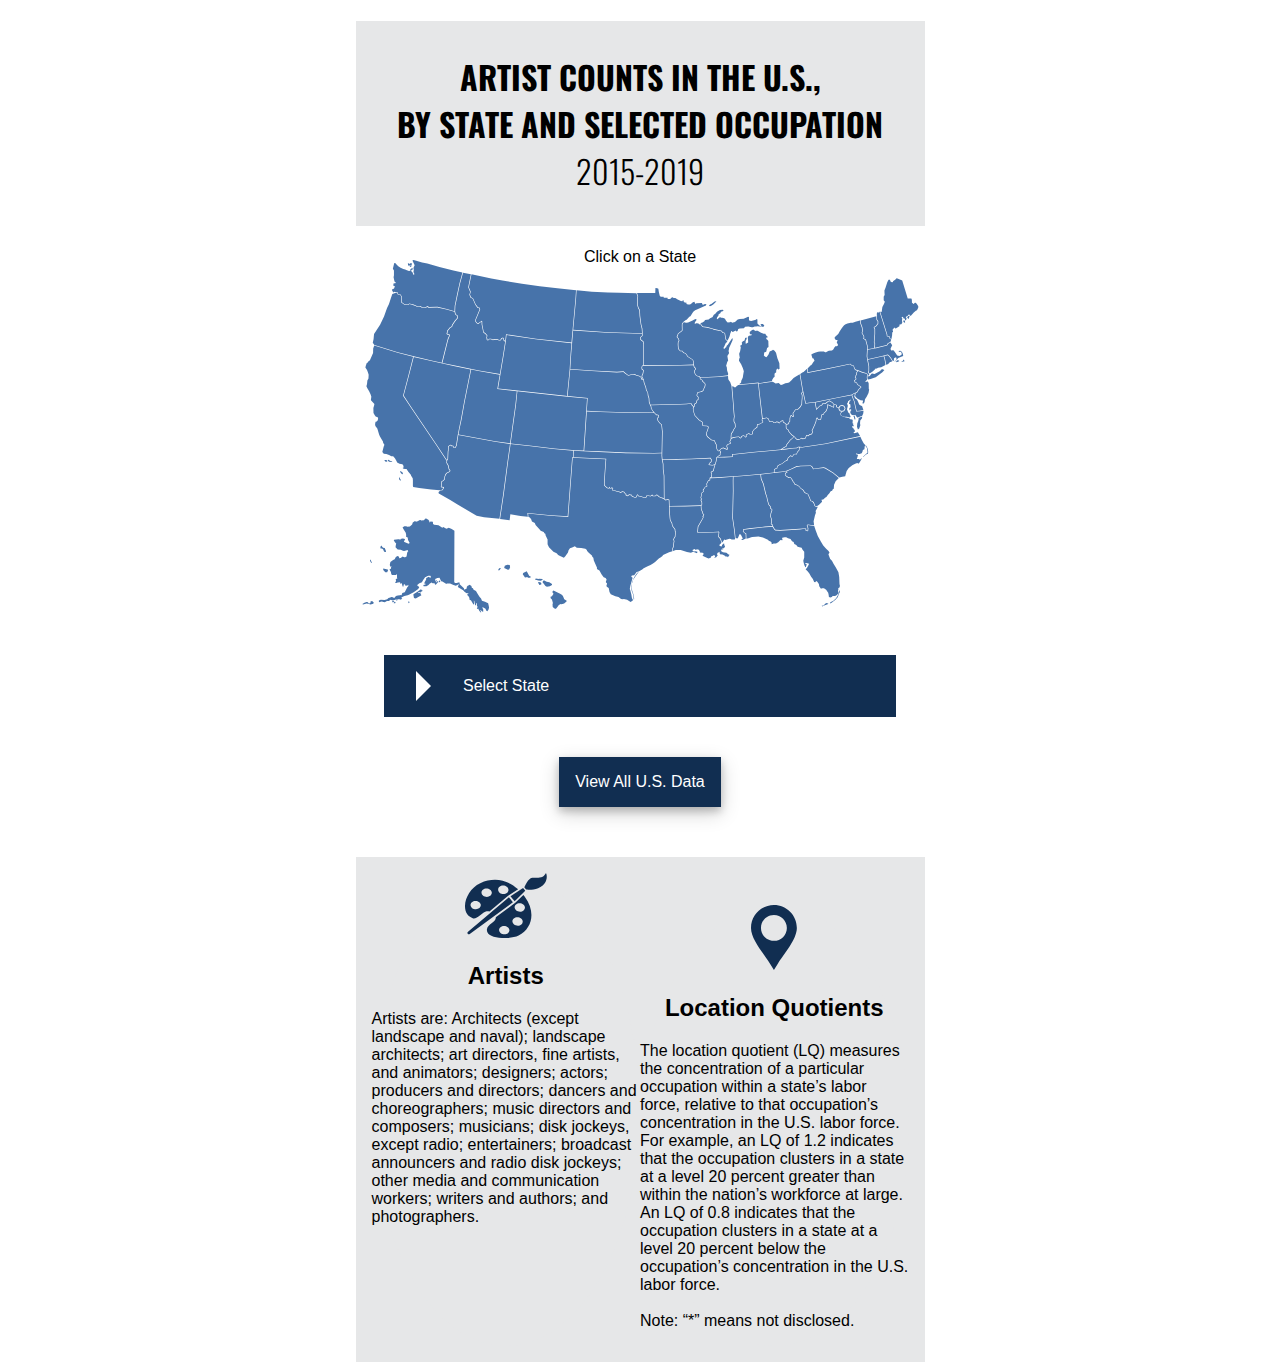
==== commit fb90fcdc: "Update index.html" ====
--- a/index.html
+++ b/index.html
@@ -22,7 +22,7 @@
   </head>
     
     
-  <body style=" margin: auto;" width: 554px;>  <!-- width from 570 to 554 to match the Ripple demo -->
+  <body style=" margin: auto; width: 569px;">  
       
     <div class="bg-gray">
       <h1>
